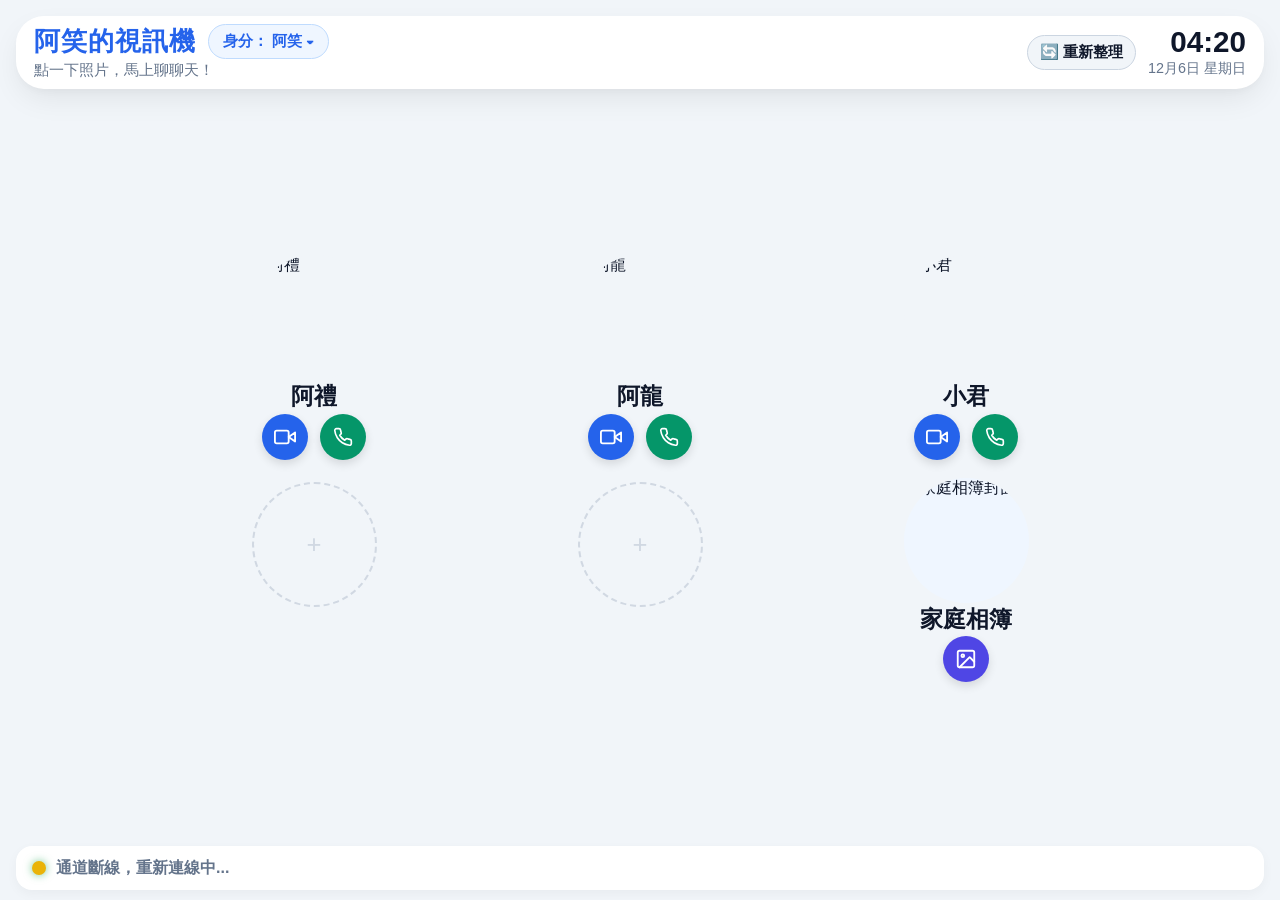
==== index.html @ dec2356e "feat: 滿版藍底笑字Icon重製、手機頂部高度避讓、獨立admin.html管理控制台 (Phase 12)" ====
<!DOCTYPE html>
<html lang="zh-TW">
<head>
  <meta charset="UTF-8">
  <meta name="viewport" content="width=device-width, initial-scale=1.0, maximum-scale=1.0, user-scalable=no, viewport-fit=cover">
  <meta name="theme-color" content="#2563EB">
  <meta name="apple-mobile-web-app-capable" content="yes">
  <meta name="apple-mobile-web-app-status-bar-style" content="black-translucent">
  <link rel="manifest" href="manifest.json">
  <link rel="icon" type="image/png" href="icons/icon-192.png">
  <link rel="apple-touch-icon" href="icons/apple-touch-icon.png">
  <link rel="apple-touch-icon" sizes="180x180" href="icons/apple-touch-icon.png">
  <link rel="apple-touch-icon" sizes="192x192" href="icons/icon-192.png">
  <link rel="apple-touch-icon" sizes="512x512" href="icons/apple-touch-icon-512.png">
  <title>Smile Video Call - 微笑視訊</title>
  <link rel="stylesheet" href="style.css">
  
  <!-- Jitsi Meet 外部控制 API（免登入伺服器） -->
  <script src="https://jitsi.riot.im/external_api.js"></script>
</head>
<body>

  <!-- 主畫面：大按鈕介面 -->
  <main id="home-view" class="view active">
    <!-- 頂部時間與問候列 -->
    <header class="app-header">
      <div class="header-left">
        <div class="title-row">
          <h1 id="app-title" class="title">阿笑的視訊機</h1>
          <!-- 角色切換標籤 -->
          <button id="btn-switch-role" class="btn-role-badge" title="切換家庭身分">
            身分：<span id="current-role-name">阿笑</span> ▾
          </button>
        </div>
        <p id="app-subtitle" class="subtitle">點一下照片，馬上聊聊天！</p>
      </div>

      <div class="header-right">
        <!-- 重新載入按鈕（專門解決 PWA 應用難刷新問題） -->
        <button id="btn-force-reload" class="btn-reload-badge" title="強制重新整理（清除快取並載入最新版）">
          🔄 重新整理
        </button>
        <div class="clock-box">
          <div id="clock-time" class="clock-time">12:00</div>
          <div id="clock-date" class="clock-date">10月28日 星期三</div>
        </div>
      </div>
    </header>

    <!-- 聯絡人與功能九宮格清單 -->
    <section class="contacts-container">
      <div id="contacts-grid" class="contacts-grid">
        <!-- 由 JavaScript 動態產生 6 格選項（3 人物、2 空白、1 相簿） -->
      </div>
    </section>

    <!-- 底部狀態列 -->
    <footer class="app-footer">
      <div class="status-indicator">
        <span id="status-dot" class="status-dot"></span>
        <span id="connection-status">連線正常，隨時可撥打與接收來電</span>
      </div>
      <!-- 右下角管理員設定按鈕（預設隱藏，避免長輩誤觸） -->
      <button id="btn-open-settings" class="btn-settings-gear" title="家屬設定" aria-label="設定" style="display: none;">
        ⚙️
      </button>
    </footer>
  </main>

  <!-- 長輩專屬微光待機時鐘遮罩（防烙印防誤觸喚醒遮罩） -->
  <div id="screensaver-overlay" class="screensaver-overlay hidden" aria-hidden="true">
    <div class="screensaver-content">
      <div id="screensaver-clock-time" class="screensaver-time">12:00</div>
      <div id="screensaver-clock-date" class="screensaver-date">10月29日 星期四</div>
      <div class="screensaver-hint">
        <span class="screensaver-pulse-dot"></span>
        <span>輕觸螢幕喚醒</span>
      </div>
    </div>
  </div>

  <!-- 家庭相簿輪播全螢幕（相片最大化、無文字描述、無左上角字樣、純色扁平指示點、10分鐘自動休眠） -->
  <div id="album-modal" class="album-modal hidden" aria-hidden="true">
    <!-- 右上角極簡關閉按鈕 -->
    <button id="btn-close-album" class="album-floating-close" title="關閉相簿" aria-label="關閉相簿">✕</button>

    <!-- 左右翻頁箭頭 -->
    <button id="btn-album-prev" class="album-arrow-btn prev-btn" aria-label="上一張相片">
      <svg viewBox="0 0 24 24" width="36" height="36" fill="none" stroke="currentColor" stroke-width="2.5" stroke-linecap="round" stroke-linejoin="round">
        <polyline points="15 18 9 12 15 6"></polyline>
      </svg>
    </button>

    <div id="album-viewport" class="album-photo-container">
      <img id="album-current-img" class="album-current-img" src="" alt="Google 相簿照片">
    </div>

    <button id="btn-album-next" class="album-arrow-btn next-btn" aria-label="下一張相片">
      <svg viewBox="0 0 24 24" width="36" height="36" fill="none" stroke="currentColor" stroke-width="2.5" stroke-linecap="round" stroke-linejoin="round">
        <polyline points="9 18 15 12 9 6"></polyline>
      </svg>
    </button>

    <!-- 底部單色扁平指示點（無立體效果） -->
    <div id="album-dots" class="album-dots"></div>
  </div>

  <!-- 角色切換 Modal -->
  <div id="role-modal" class="modal hidden">
    <div class="modal-content" style="max-width: 480px;">
      <div class="modal-header">
        <h2>👤 選擇目前使用者身分</h2>
        <button id="btn-close-role-modal" class="btn-close-modal">✕</button>
      </div>
      <div class="modal-body">
        <p class="tab-intro">這台裝置由誰使用？系統會自動切換專屬視訊通話介面：</p>
        <div class="role-selection-grid">
          <button class="role-select-btn" data-role="axiao">
            <span class="role-icon">👵</span>
            <div class="role-text">
              <strong>阿笑（長輩平板）</strong>
              <small>撥打給 阿禮、阿龍、小君（支援自動接聽）</small>
            </div>
          </button>
          <button class="role-select-btn" data-role="ali">
            <span class="role-icon">👦</span>
            <div class="role-text">
              <strong>阿禮</strong>
              <small>一鍵直通【阿笑媽媽】</small>
            </div>
          </button>
          <button class="role-select-btn" data-role="along">
            <span class="role-icon">🧑</span>
            <div class="role-text">
              <strong>阿龍</strong>
              <small>一鍵直通【阿笑媽媽】</small>
            </div>
          </button>
          <button class="role-select-btn" data-role="xiaojun">
            <span class="role-icon">👧</span>
            <div class="role-text">
              <strong>小君</strong>
              <small>一鍵直通【阿笑奶奶】</small>
            </div>
          </button>
        </div>
      </div>
    </div>
  </div>

  <!-- 來電提示與自動接聽畫面（長輩端來電） -->
  <div id="incoming-call-overlay" class="overlay hidden">
    <div class="incoming-card">
      <div class="incoming-animation">
        <div class="pulse-ring-incoming"></div>
        <img id="incoming-avatar" class="incoming-avatar" src="" alt="來電者">
      </div>
      <h2 id="incoming-title" class="incoming-title">👦 阿禮 來電中...</h2>
      <div id="incoming-countdown-box" class="countdown-box">
        <span id="incoming-countdown-num">5</span> 秒後自動接通
      </div>
      <div class="incoming-actions">
        <button id="btn-answer-call" class="btn-answer-call">
          📞 馬上接聽
        </button>
        <button id="btn-decline-call" class="btn-decline-call">
          ✕ 稍後再聊
        </button>
      </div>
    </div>
  </div>

  <!-- 發起撥號中等待畫面（主動撥打） -->
  <div id="connecting-overlay" class="overlay hidden">
    <div class="connecting-card">
      <div class="ringing-animation">
        <div class="pulse-ring"></div>
        <img id="connecting-avatar" class="connecting-avatar" src="" alt="通話對象">
      </div>
      <h2 id="connecting-name" class="connecting-name">正在撥號中...</h2>
      <p id="connecting-tip" class="connecting-tip">正在為您開啟視訊鏡頭，請稍候</p>
      <button id="btn-cancel-call" class="btn-cancel-call">取消撥號</button>
    </div>
  </div>

  <!-- 通話中提示畫面 (對方正在忙線) -->
  <div id="busy-overlay" class="overlay hidden">
    <div class="connecting-card" style="border: 4px solid #f59e0b; max-width: 440px;">
      <div style="font-size: 3.5rem; margin-bottom: 12px;">⏳</div>
      <h2 style="font-size: 2rem; color: #1f2937; margin-bottom: 8px;">長輩正在通話中</h2>
      <p id="busy-desc" style="font-size: 1.25rem; color: #64748b; margin-bottom: 24px; line-height: 1.5;">
        阿笑媽媽目前正在與其他家人通話中，請稍候再撥！
      </p>
      <button id="btn-close-busy" class="btn-primary" style="padding: 14px 40px; font-size: 1.2rem; border-radius: 999px;">我知道了</button>
    </div>
  </div>

  <!-- 視訊與語音畫面容器 -->
  <section id="call-view" class="view hidden">
    <!-- Jitsi Iframe 注入區 -->
    <div id="jitsi-container"></div>
    
    <!-- 純語音通話專屬大頭貼畫面（取代原本文字圓形圖示） -->
    <div id="audio-call-stage" class="audio-call-stage hidden">
      <div class="audio-call-avatar-wrapper">
        <div class="audio-call-pulse"></div>
        <img id="audio-call-avatar" class="audio-call-avatar" src="" alt="通話者頭像">
      </div>
      <h2 id="audio-call-peer-name" class="audio-call-peer-name">通話對象</h2>
      <div id="audio-call-status" class="audio-call-status">📞 語音通話中</div>
    </div>

    <!-- 輔助退出按鈕（避免長輩找不到 Jitsi 內建的小掛斷鈕） -->
    <button id="btn-floating-hangup" class="btn-floating-hangup" title="結束通話返回首頁">
      <span class="hangup-icon">📞</span>
      <span class="hangup-text">掛斷電話</span>
    </button>
  </section>

  <!-- 家屬後台設定 Modal -->
  <div id="settings-modal" class="modal hidden">
    <div class="modal-content">
      <div class="modal-header">
        <h2>⚙️ 家屬專屬設定</h2>
        <button id="btn-close-settings" class="btn-close-modal">✕</button>
      </div>

      <div class="modal-body">
        <div class="settings-tabs">
          <button class="tab-btn active" data-tab="tab-notify">🔔 個別通知（LINE/Discord）</button>
          <button class="tab-btn" data-tab="tab-links">🔗 各身分專屬網址</button>
          <button class="tab-btn" data-tab="tab-system">🛠️ 系統資訊</button>
        </div>

        <!-- 分頁 1：個別通知 -->
        <div id="tab-notify" class="tab-pane active">
          <p class="tab-intro">支援貼上 <strong>Discord Webhook 網址</strong> 或 <strong>LINE Google Apps Script (GAS) 網址</strong>：</p>
          
          <div class="form-group">
            <label>👦 阿禮的通知網址（Discord 或 LINE GAS）：</label>
            <input type="url" id="cfg-webhook-ali" class="form-control" placeholder="https://discord.com/... 或 https://script.google.com/...">
            <button class="btn-secondary btn-test-single" data-target="ali" style="margin-top: 6px;">🔔 測試阿禮通知</button>
          </div>

          <div class="form-group" style="margin-top: 16px;">
            <label>🧑 阿龍的通知網址（Discord 或 LINE GAS）：</label>
            <input type="url" id="cfg-webhook-along" class="form-control" placeholder="https://discord.com/... 或 https://script.google.com/...">
            <button class="btn-secondary btn-test-single" data-target="along" style="margin-top: 6px;">🔔 測試阿龍通知</button>
          </div>

          <div class="form-group" style="margin-top: 16px;">
            <label>👧 小君的通知網址（Discord 或 LINE GAS）：</label>
            <input type="url" id="cfg-webhook-xiaojun" class="form-control" placeholder="https://discord.com/... 或 https://script.google.com/...">
            <button class="btn-secondary btn-test-single" data-target="xiaojun" style="margin-top: 6px;">🔔 測試小君通知</button>
          </div>

          <div class="notice-box" style="margin-top: 20px; padding: 12px; background: #f0fdf4; border: 1px solid #bbf7d0; border-radius: 8px;">
            <strong style="color: #166534;">✅ 已全面啟用 LINE 家庭群組通知</strong>
            <p style="font-size: 0.9rem; color: #166534; margin-top: 4px;">
              全體晚輩統一採用 Google Apps Script 中繼站發送！長輩呼叫任一位家人，都會由「阿笑的視訊機」即時推播至家庭 LINE 群組。
            </p>
          </div>
        </div>

        <!-- 分頁 2：專屬連結 -->
        <div id="tab-links" class="tab-pane">
          <p class="tab-intro">把專屬網址傳給各個家人，在手機打開即可一鍵撥通媽媽/奶奶：</p>
          <div class="url-share-list">
            <div class="url-share-item">
              <strong>👵 阿笑（長輩平板）：</strong>
              <code>https://78vince.github.io/smile-video-call/?u=axiao</code>
            </div>
            <div class="url-share-item">
              <strong>👦 阿禮的手機：</strong>
              <code>https://78vince.github.io/smile-video-call/?u=ali</code>
            </div>
            <div class="url-share-item">
              <strong>🧑 阿龍的手機：</strong>
              <code>https://78vince.github.io/smile-video-call/?u=along</code>
            </div>
            <div class="url-share-item">
              <strong>👧 小君的手機：</strong>
              <code>https://78vince.github.io/smile-video-call/?u=xiaojun</code>
            </div>
          </div>
        </div>

        <!-- 分頁 3：系統 -->
        <div id="tab-system" class="tab-pane">
          <div class="form-group">
            <label>目前載入身分：<span id="sys-current-role">阿笑</span></label>
          </div>
          <div class="form-group">
            <label>自動接聽倒數（秒）：</label>
            <input type="number" id="cfg-auto-answer-seconds" class="form-control" value="5" min="1" max="30">
          </div>
          <div class="form-group">
            <label>Jitsi 視訊伺服器（免登入、免主持人驗證）：</label>
            <input type="text" id="cfg-jitsi-domain" class="form-control" value="jitsi.riot.im" readonly>
          </div>
          <div class="form-group">
            <button id="btn-test-sound" class="btn-secondary">🔊 測試撥號音效</button>
            <button id="btn-test-incoming" class="btn-secondary" style="background:#dcfce7; color:#166534; border:1px solid #86efac;">🧪 模擬測試自動接聽來電</button>
            <button id="btn-request-wakelock" class="btn-secondary">💡 鎖定螢幕不休眠</button>
            <button id="btn-trigger-screensaver" class="btn-secondary" style="background:#f1f5f9; color:#334155;">🌙 立即進入微光待機時鐘</button>
          </div>
          <div class="form-group">
            <button id="btn-reset-default" class="btn-danger">⚠️ 重設回出廠預設值</button>
          </div>
        </div>
      </div>

      <div class="modal-footer">
        <button id="btn-save-settings" class="btn-primary">儲存並套用</button>
      </div>
    </div>
  </div>

  <!-- 載入核心邏輯 -->
  <script src="config.js"></script>
  <script src="app.js"></script>
</body>
</html>
---- style.css ----
/* ============================================================
   Smile Video Call (微笑視訊) - 專為長輩設計的高對比大按鈕樣式
   ============================================================ */

:root {
  --primary-color: #2563eb;
  --primary-hover: #1d4ed8;
  --bg-color: #f1f5f9;
  --card-bg: #ffffff;
  --text-main: #0f172a;
  --text-muted: #64748b;
  --danger-color: #dc2626;
  --success-color: #16a34a;
  --radius-lg: 28px;
  --radius-md: 16px;
  --shadow-card: 0 12px 30px -4px rgba(0, 0, 0, 0.08), 0 4px 12px -2px rgba(0, 0, 0, 0.04);
  --shadow-active: 0 4px 8px rgba(0, 0, 0, 0.15);
}

* {
  box-sizing: border-box;
  margin: 0;
  padding: 0;
  -webkit-tap-highlight-color: transparent;
  user-select: none;
  -webkit-user-select: none;
}

body {
  font-family: -apple-system, BlinkMacSystemFont, "Segoe UI", Roboto, "PingFang TC", "Microsoft JhengHei", sans-serif;
  background-color: var(--bg-color);
  color: var(--text-main);
  height: 100%;
  width: 100%;
  margin: 0;
  padding: 0;
  display: flex;
  flex-direction: column;
  overflow: hidden;
}

/* 視圖控制 */
.view {
  position: fixed;
  inset: 0;
  width: 100%;
  height: 100%;
  display: flex;
  flex-direction: column;
}

.view.hidden, .overlay.hidden, .modal.hidden, .form-group.hidden {
  display: none !important;
}

/* ============================================================
   主畫面 (Home View) - 鎖定可視區域，絕不被瀏覽器網址列推擠失真
   ============================================================ */
#home-view {
  position: fixed;
  inset: 0;
  width: 100%;
  height: 100%;
  height: var(--app-height, 100%);
  max-height: var(--app-height, 100%);
  padding: max(16px, env(safe-area-inset-top, 16px)) 16px max(10px, env(safe-area-inset-bottom, 10px));
  display: flex;
  flex-direction: column;
  box-sizing: border-box;
  overflow: hidden;
}

/* 頂部時間與問候列 */
.app-header {
  display: flex;
  justify-content: space-between;
  align-items: center;
  background: white;
  padding: 8px 18px;
  border-radius: var(--radius-lg);
  box-shadow: var(--shadow-card);
  margin-bottom: 6px;
  flex-shrink: 0;
}

.header-left .title {
  font-size: 1.6rem;
  font-weight: 800;
  color: var(--primary-color);
  letter-spacing: 1px;
}

.header-left .subtitle {
  font-size: 0.95rem;
  color: var(--text-muted);
  margin-top: 1px;
}

.header-right {
  display: flex;
  align-items: center;
  gap: 12px;
  text-align: right;
}

.clock-box {
  display: flex;
  flex-direction: column;
  align-items: flex-end;
}

.clock-time {
  font-size: 1.85rem;
  font-weight: 800;
  color: var(--text-main);
  line-height: 1;
  font-variant-numeric: tabular-nums;
}

.clock-date {
  font-size: 0.9rem;
  color: var(--text-muted);
  margin-top: 2px;
}

/* 聯絡人容器 */
.contacts-container {
  flex: 1 1 0%;
  min-height: 0;
  display: flex;
  flex-direction: column;
  justify-content: center;
  overflow-y: auto;
  -webkit-overflow-scrolling: touch;
  padding: 4px 0;
}

.contacts-grid {
  display: grid;
  grid-template-columns: repeat(3, 1fr);
  gap: 10px 18px;
  width: 100%;
  max-width: 960px;
  margin: auto;
  align-items: center;
  justify-items: center;
}

/* 晚輩手機介面單一聯絡人（置中且加大，大方優雅） */
.contacts-grid.single-contact {
  display: flex;
  justify-content: center;
  align-items: center;
  margin: auto;
}

.contacts-grid.single-contact .contact-card {
  max-width: 320px;
}

.contacts-grid.single-contact .contact-avatar-wrapper {
  width: clamp(100px, 20vh, 160px);
  height: clamp(100px, 20vh, 160px);
  margin-bottom: 8px;
}

.contacts-grid.single-contact .contact-name {
  font-size: clamp(1.5rem, 3.2vh, 2.1rem);
  margin-bottom: 12px;
}

.contacts-grid.single-contact .btn-call-action {
  width: 56px;
  height: 56px;
}

.contacts-grid.single-contact .btn-call-action svg {
  width: 26px;
  height: 26px;
}

/* 長輩使用者卡片（無外匡、無底色、無陰影） */
.contact-card {
  background: transparent;
  border: none;
  border-radius: 0;
  padding: 4px 2px;
  display: flex;
  flex-direction: column;
  align-items: center;
  justify-content: center;
  box-shadow: none;
  outline: none;
  width: 100%;
  max-width: 260px;
  position: relative;
  user-select: none;
  -webkit-user-select: none;
}

/* 大頭貼容器（彈性自適應高度、無外匡、無陰影） */
.contact-avatar-wrapper {
  position: relative;
  width: clamp(75px, 14.5vh, 125px);
  height: clamp(75px, 14.5vh, 125px);
  margin-bottom: 4px;
  cursor: pointer;
  transition: transform 0.15s ease;
}

.contact-avatar-wrapper:active {
  transform: scale(0.95);
}

.contact-avatar {
  width: 100%;
  height: 100%;
  border-radius: 50%;
  object-fit: cover;
  border: none;
  box-shadow: none;
  background-color: #f1f5f9;
  display: block;
}

/* 使用者姓名 */
.contact-name {
  font-size: clamp(1.2rem, 2.5vh, 1.65rem);
  font-weight: 800;
  color: var(--text-main);
  margin-bottom: 4px;
  text-align: center;
  line-height: 1.15;
}

/* 名字下方的功能按鈕橫列（視訊與只通話雙按鈕） */
.contact-actions-row {
  display: flex;
  align-items: center;
  justify-content: center;
  gap: 12px;
}

/* 單色圖示通話按鈕 */
.btn-call-action {
  width: clamp(38px, 5.5vh, 46px);
  height: clamp(38px, 5.5vh, 46px);
  border-radius: 50%;
  border: none;
  outline: none;
  cursor: pointer;
  display: flex;
  align-items: center;
  justify-content: center;
  color: #ffffff;
  transition: transform 0.15s ease, background-color 0.2s ease, box-shadow 0.15s ease;
  box-shadow: 0 4px 10px rgba(0, 0, 0, 0.12);
  -webkit-tap-highlight-color: transparent;
}

.btn-call-action:active {
  transform: scale(0.92);
}

/* 視訊通話按鈕（藍色基底 + 單色鏡頭 SVG） */
.btn-call-video {
  background-color: #2563eb;
}

.btn-call-video:hover {
  background-color: #1d4ed8;
}

/* 語音通話按鈕（綠色基底 + 單色電話 SVG） */
.btn-call-audio {
  background-color: #059669;
}

.btn-call-audio:hover {
  background-color: #047857;
}

/* 空白佔位卡片（Slot 4 & 5） */
.contact-card.card-blank {
  opacity: 0.35;
  pointer-events: none;
}

.card-blank-circle {
  width: clamp(75px, 14.5vh, 125px);
  height: clamp(75px, 14.5vh, 125px);
  border-radius: 50%;
  border: 2px dashed #94a3b8;
  display: flex;
  align-items: center;
  justify-content: center;
  margin-bottom: 4px;
  color: #94a3b8;
  font-size: 1.6rem;
}

.card-blank-name-placeholder {
  height: 22px;
  margin-bottom: 4px;
}

.card-blank-actions-placeholder {
  height: 40px;
}

/* 相簿卡片（Slot 6） */
.contact-card.card-album {
  cursor: pointer;
}

.card-album-cover-wrapper {
  position: relative;
  width: clamp(75px, 14.5vh, 125px);
  height: clamp(75px, 14.5vh, 125px);
  border-radius: 50%;
  overflow: hidden;
  margin-bottom: 4px;
  background: #eff6ff;
  display: flex;
  align-items: center;
  justify-content: center;
  transition: transform 0.15s ease;
  box-shadow: none;
}

.card-album-cover-wrapper:active {
  transform: scale(0.95);
}

.card-album-cover-img {
  width: 100%;
  height: 100%;
  object-fit: cover;
  display: block;
}

.card-album-icon-fallback {
  width: 50px;
  height: 50px;
  color: #3b82f6;
}

.btn-action-album {
  background-color: #4f46e5;
}

.btn-action-album:hover {
  background-color: #4338ca;
}

/* 底部列（常駐底端，絕不被擠出畫面） */
.app-footer {
  flex-shrink: 0;
  height: 44px;
  display: flex;
  justify-content: space-between;
  align-items: center;
  padding: 4px 16px;
  background: white;
  border-radius: var(--radius-md);
  box-shadow: 0 4px 12px rgba(0, 0, 0, 0.04);
  margin-top: 4px;
  z-index: 10;
}

.status-indicator {
  display: flex;
  align-items: center;
  gap: 10px;
  font-size: 1rem;
  font-weight: 600;
  color: var(--text-muted);
}

.status-dot {
  width: 14px;
  height: 14px;
  border-radius: 50%;
  background: var(--success-color);
  box-shadow: 0 0 8px rgba(22, 163, 74, 0.6);
  flex-shrink: 0;
}

.btn-settings-gear {
  background: #f8fafc;
  border: 1.5px solid #e2e8f0;
  border-radius: 50%;
  width: 40px;
  height: 40px;
  font-size: 1.3rem;
  opacity: 0.75;
  cursor: pointer;
  display: flex;
  align-items: center;
  justify-content: center;
  padding: 0;
  transition: all 0.2s ease;
  flex-shrink: 0;
}

.btn-settings-gear:hover, .btn-settings-gear:active {
  opacity: 1;
  background: #e2e8f0;
  transform: scale(1.05);
}

/* ============================================================
   撥號等待畫面 (Overlay)
   ============================================================ */
.overlay {
  position: fixed;
  top: 0;
  left: 0;
  width: 100vw;
  height: 100vh;
  height: 100dvh;
  background: rgba(15, 23, 42, 0.85);
  backdrop-filter: blur(8px);
  display: flex;
  align-items: center;
  justify-content: center;
  z-index: 1000;
}

.connecting-card {
  background: white;
  border-radius: var(--radius-lg);
  padding: 40px;
  text-align: center;
  display: flex;
  flex-direction: column;
  align-items: center;
  max-width: 480px;
  width: 90%;
  box-shadow: 0 25px 50px -12px rgba(0, 0, 0, 0.25);
}

.ringing-animation {
  position: relative;
  width: 160px;
  height: 160px;
  margin-bottom: 24px;
}

.connecting-avatar {
  width: 100%;
  height: 100%;
  border-radius: 50%;
  object-fit: cover;
  border: 4px solid var(--primary-color);
  position: relative;
  z-index: 2;
}

.pulse-ring {
  position: absolute;
  top: -10px;
  left: -10px;
  right: -10px;
  bottom: -10px;
  border: 4px solid var(--primary-color);
  border-radius: 50%;
  animation: pulse 1.8s infinite cubic-bezier(0.215, 0.61, 0.355, 1);
  z-index: 1;
}

@keyframes pulse {
  0% { transform: scale(0.95); opacity: 0.8; }
  50% { transform: scale(1.2); opacity: 0.2; }
  100% { transform: scale(1.35); opacity: 0; }
}

.connecting-name {
  font-size: 2.2rem;
  color: var(--text-main);
  margin-bottom: 8px;
}

.connecting-tip {
  font-size: 1.2rem;
  color: var(--text-muted);
  margin-bottom: 28px;
}

.btn-cancel-call {
  background: #f1f5f9;
  border: 2px solid #cbd5e1;
  color: var(--text-main);
  font-size: 1.3rem;
  font-weight: 700;
  padding: 14px 40px;
  border-radius: 999px;
  cursor: pointer;
}

/* ============================================================
   視訊通話畫面 (Call View)
   ============================================================ */
#call-view {
  background: #000;
  z-index: 500;
}

#jitsi-container {
  width: 100%;
  height: 100%;
}

#jitsi-container iframe {
  width: 100%;
  height: 100%;
  border: none;
}

/* 懸浮醒目大掛斷鍵（長輩必備防呆） */
.btn-floating-hangup {
  position: fixed;
  bottom: 24px;
  right: 24px;
  background: var(--danger-color);
  color: white;
  border: 3px solid white;
  border-radius: 999px;
  padding: 16px 32px;
  font-size: 1.4rem;
  font-weight: 800;
  display: flex;
  align-items: center;
  gap: 12px;
  box-shadow: 0 8px 24px rgba(220, 38, 38, 0.5);
  cursor: pointer;
  z-index: 999;
  transition: transform 0.15s ease;
}

.btn-floating-hangup:active {
  transform: scale(0.92);
}

.hangup-icon {
  font-size: 1.6rem;
  transform: rotate(135deg);
}

/* ============================================================
   家屬設定 Modal
   ============================================================ */
.modal {
  position: fixed;
  top: 0;
  left: 0;
  width: 100vw;
  height: 100vh;
  height: 100dvh;
  background: rgba(0, 0, 0, 0.6);
  backdrop-filter: blur(4px);
  display: flex;
  align-items: center;
  justify-content: center;
  z-index: 2000;
}

.modal-content {
  background: white;
  border-radius: var(--radius-lg);
  width: 90%;
  max-width: 680px;
  max-height: 85vh;
  display: flex;
  flex-direction: column;
  box-shadow: 0 20px 40px rgba(0,0,0,0.2);
  overflow: hidden;
}

.modal-header {
  padding: 20px 24px;
  border-bottom: 1px solid #e2e8f0;
  display: flex;
  justify-content: space-between;
  align-items: center;
}

.modal-header h2 {
  font-size: 1.5rem;
  color: var(--text-main);
}

.btn-close-modal {
  background: none;
  border: none;
  font-size: 1.5rem;
  cursor: pointer;
  color: var(--text-muted);
}

.settings-tabs {
  display: flex;
  border-bottom: 1px solid #e2e8f0;
  background: #f8fafc;
}

.tab-btn {
  flex: 1;
  padding: 14px;
  background: none;
  border: none;
  font-size: 1rem;
  font-weight: 700;
  color: var(--text-muted);
  cursor: pointer;
  border-bottom: 3px solid transparent;
}

.tab-btn.active {
  color: var(--primary-color);
  border-bottom-color: var(--primary-color);
  background: white;
}

.modal-body {
  padding: 24px;
  overflow-y: auto;
  flex: 1;
}

.tab-pane {
  display: none;
}

.tab-pane.active {
  display: block;
}

.tab-intro {
  color: var(--text-muted);
  font-size: 0.95rem;
  margin-bottom: 18px;
}

.form-group {
  margin-bottom: 18px;
}

.form-group label {
  display: block;
  font-size: 0.95rem;
  font-weight: 700;
  margin-bottom: 6px;
  color: var(--text-main);
}

.form-control {
  width: 100%;
  padding: 12px 14px;
  border: 1.5px solid #cbd5e1;
  border-radius: var(--radius-md);
  font-size: 1rem;
  outline: none;
  transition: border-color 0.2s;
}

.form-control:focus {
  border-color: var(--primary-color);
}

.settings-contact-item {
  background: #f8fafc;
  border: 1px solid #e2e8f0;
  border-radius: var(--radius-md);
  padding: 14px;
  margin-bottom: 12px;
  display: flex;
  gap: 12px;
  align-items: center;
}

.settings-contact-item input {
  padding: 8px 12px;
  font-size: 0.95rem;
  border: 1px solid #cbd5e1;
  border-radius: 8px;
}

.btn-primary, .btn-secondary, .btn-danger {
  padding: 12px 24px;
  border-radius: var(--radius-md);
  font-size: 1rem;
  font-weight: 700;
  cursor: pointer;
  border: none;
}

.btn-primary { background: var(--primary-color); color: white; }
.btn-secondary { background: #e2e8f0; color: var(--text-main); margin-right: 8px; }
.btn-danger { background: var(--danger-color); color: white; }

.modal-footer {
  padding: 16px 24px;
  border-top: 1px solid #e2e8f0;
  display: flex;
  justify-content: flex-end;
}

/* ============================================================
   角色切換相關樣式
   ============================================================ */
.title-row {
  display: flex;
  align-items: center;
  gap: 12px;
}

.btn-role-badge {
  background: #eff6ff;
  border: 1.5px solid #bfdbfe;
  color: var(--primary-color);
  padding: 6px 14px;
  border-radius: 999px;
  font-size: 0.95rem;
  font-weight: 700;
  cursor: pointer;
  display: inline-flex;
  align-items: center;
  gap: 4px;
  transition: all 0.2s ease;
}

.btn-role-badge:active {
  background: #dbeafe;
  transform: scale(0.96);
}

.role-selection-grid {
  display: grid;
  grid-template-columns: 1fr;
  gap: 12px;
  margin-top: 10px;
}

.role-select-btn {
  background: #f8fafc;
  border: 2px solid #e2e8f0;
  border-radius: var(--radius-md);
  padding: 16px;
  display: flex;
  align-items: center;
  gap: 16px;
  text-align: left;
  cursor: pointer;
  transition: all 0.15s ease;
}

.role-select-btn:active, .role-select-btn.active {
  background: #eff6ff;
  border-color: var(--primary-color);
  transform: scale(0.98);
}

.role-icon {
  font-size: 2.2rem;
}

.role-text strong {
  display: block;
  font-size: 1.2rem;
  color: var(--text-main);
}

.role-text small {
  font-size: 0.9rem;
  color: var(--text-muted);
}

.url-share-list {
  display: flex;
  flex-direction: column;
  gap: 12px;
}

.url-share-item {
  background: #f8fafc;
  border: 1px solid #e2e8f0;
  border-radius: var(--radius-md);
  padding: 12px 16px;
}

.url-share-item strong {
  display: block;
  font-size: 1rem;
  margin-bottom: 4px;
  color: var(--text-main);
}

.url-share-item code {
  display: block;
  font-family: monospace;
  font-size: 0.85rem;
  color: var(--primary-color);
  word-break: break-all;
  user-select: all;
  -webkit-user-select: all;
}

.btn-reload-badge {
  background: #f1f5f9;
  border: 1.5px solid #cbd5e1;
  color: var(--text-main);
  padding: 6px 12px;
  border-radius: 999px;
  font-size: 0.95rem;
  font-weight: 700;
  cursor: pointer;
  display: inline-flex;
  align-items: center;
  gap: 6px;
  margin-bottom: 0;
  transition: all 0.2s ease;
  white-space: nowrap;
  flex-shrink: 0;
}

.btn-reload-badge:active {
  background: #e2e8f0;
  transform: scale(0.96);
}

/* ============================================================
   來電畫面與自動接聽樣式 (Incoming Call)
   ============================================================ */
.incoming-card {
  background: white;
  border-radius: var(--radius-lg);
  padding: 40px 30px;
  text-align: center;
  display: flex;
  flex-direction: column;
  align-items: center;
  max-width: 460px;
  width: 90%;
  box-shadow: 0 25px 60px rgba(0, 0, 0, 0.35);
  border: 4px solid #16a34a;
}

.incoming-animation {
  position: relative;
  width: 140px;
  height: 140px;
  margin-bottom: 20px;
}

.incoming-avatar {
  width: 100%;
  height: 100%;
  border-radius: 50%;
  object-fit: cover;
  border: 4px solid #16a34a;
  position: relative;
  z-index: 2;
  box-shadow: 0 4px 16px rgba(22, 163, 74, 0.25);
}

.pulse-ring-incoming {
  position: absolute;
  top: -12px;
  left: -12px;
  right: -12px;
  bottom: -12px;
  border: 5px solid #16a34a;
  border-radius: 50%;
  animation: pulse-incoming 1.4s infinite cubic-bezier(0.215, 0.61, 0.355, 1);
  z-index: 1;
}

@keyframes pulse-incoming {
  0% { transform: scale(0.9); opacity: 0.9; }
  50% { transform: scale(1.25); opacity: 0.3; }
  100% { transform: scale(1.45); opacity: 0; }
}

.incoming-title {
  font-size: 2.2rem;
  font-weight: 800;
  color: var(--text-main);
  margin-bottom: 10px;
}

.countdown-box {
  background: #f0fdf4;
  color: #166534;
  border: 2px solid #86efac;
  border-radius: 999px;
  padding: 8px 24px;
  font-size: 1.3rem;
  font-weight: 800;
  margin-bottom: 24px;
}

.incoming-actions {
  display: flex;
  gap: 16px;
  width: 100%;
}

.btn-answer-call {
  flex: 2;
  background: #16a34a;
  color: white;
  border: none;
  border-radius: 999px;
  padding: 16px 20px;
  font-size: 1.4rem;
  font-weight: 800;
  cursor: pointer;
  box-shadow: 0 8px 20px rgba(22, 163, 74, 0.35);
  transition: transform 0.15s ease;
}

.btn-answer-call:active {
  transform: scale(0.95);
}

.btn-decline-call {
  flex: 1;
  background: #f1f5f9;
  border: 2px solid #cbd5e1;
  color: var(--text-muted);
  border-radius: 999px;
  padding: 16px 12px;
  font-size: 1.1rem;
  font-weight: 700;
  cursor: pointer;
}

.btn-decline-call:active {
  background: #e2e8f0;
}

/* ============================================================
   長輩防烙印微光待機時鐘遮罩 (Screensaver & 防呆喚醒)
   ============================================================ */
.screensaver-overlay {
  position: fixed;
  inset: 0;
  z-index: 99999;
  background-color: #000000;
  display: flex;
  flex-direction: column;
  align-items: center;
  justify-content: center;
  cursor: pointer;
  user-select: none;
  -webkit-user-select: none;
  touch-action: manipulation;
  opacity: 1;
  transition: opacity 0.35s ease;
}

.screensaver-overlay.hidden {
  display: none !important;
  opacity: 0;
  pointer-events: none;
}

.screensaver-content {
  text-align: center;
  animation: floatScreensaver 45s ease-in-out infinite alternate;
}

.screensaver-time {
  font-size: clamp(4.5rem, 15vw, 8.5rem);
  font-weight: 800;
  color: #475569;
  letter-spacing: -2px;
  font-variant-numeric: tabular-nums;
  line-height: 1;
}

.screensaver-date {
  font-size: clamp(1.2rem, 3.5vw, 2.2rem);
  font-weight: 600;
  color: #334155;
  margin-top: 14px;
}

.screensaver-hint {
  margin-top: 40px;
  font-size: clamp(1rem, 2.5vw, 1.3rem);
  color: #1e293b;
  display: inline-flex;
  align-items: center;
  gap: 10px;
  padding: 10px 24px;
  border-radius: 999px;
  background: rgba(255, 255, 255, 0.03);
}

.screensaver-pulse-dot {
  width: 10px;
  height: 10px;
  border-radius: 50%;
  background: #334155;
  animation: pulseDot 2s infinite ease-in-out;
}

@keyframes floatScreensaver {
  0% { transform: translate(0, 0); }
  50% { transform: translate(16px, -14px); }
  100% { transform: translate(-16px, 14px); }
}

@keyframes pulseDot {
  0%, 100% { opacity: 0.3; transform: scale(0.9); }
  50% { opacity: 0.9; transform: scale(1.2); }
}

/* ============================================================
   家庭相簿輪播 Modal (Google Photos 嵌入、全螢幕最大化、扁平單色指示點)
   ============================================================ */
.album-modal {
  position: fixed;
  inset: 0;
  z-index: 9999;
  background-color: #000000;
  display: flex;
  align-items: center;
  justify-content: center;
  overflow: hidden;
  user-select: none;
  -webkit-user-select: none;
  touch-action: pan-y;
}

.album-modal.hidden {
  display: none !important;
}

/* 浮動右上角關閉按鈕（低調半透明圓紐） */
.album-floating-close {
  position: absolute;
  top: 16px;
  right: 20px;
  z-index: 50;
  width: 44px;
  height: 44px;
  border-radius: 50%;
  background: rgba(0, 0, 0, 0.55);
  border: 1.5px solid rgba(255, 255, 255, 0.3);
  color: #ffffff;
  font-size: 1.35rem;
  font-weight: 700;
  cursor: pointer;
  display: flex;
  align-items: center;
  justify-content: center;
  transition: background-color 0.2s, transform 0.15s;
}

.album-floating-close:active {
  transform: scale(0.9);
}

/* 圖片全螢幕舞台（相片最大化呈現） */
.album-photo-container {
  position: absolute;
  inset: 0;
  width: 100%;
  height: 100%;
  display: flex;
  align-items: center;
  justify-content: center;
  overflow: hidden;
  cursor: grab;
}

.album-current-img {
  width: 100%;
  height: 100%;
  max-width: 100vw;
  max-height: 100vh;
  object-fit: contain;
  display: block;
  background: #000000;
  transition: opacity 0.25s ease;
}

/* 翻頁大箭頭 */
.album-arrow-btn {
  position: absolute;
  top: 50%;
  transform: translateY(-50%);
  z-index: 40;
  width: 52px;
  height: 52px;
  border-radius: 50%;
  background: rgba(0, 0, 0, 0.45);
  border: 1.5px solid rgba(255, 255, 255, 0.25);
  color: #ffffff;
  display: flex;
  align-items: center;
  justify-content: center;
  cursor: pointer;
  transition: background-color 0.2s, transform 0.15s;
}

.album-arrow-btn.prev-btn {
  left: 16px;
}

.album-arrow-btn.next-btn {
  right: 16px;
}

.album-arrow-btn:active {
  transform: translateY(-50%) scale(0.9);
}

/* 底部單色扁平指示點（無立體效果、無陰影、無漸層） */
.album-dots {
  position: absolute;
  bottom: 20px;
  left: 0;
  right: 0;
  z-index: 40;
  display: flex;
  justify-content: center;
  align-items: center;
  gap: 8px;
  pointer-events: auto;
}

.album-dot {
  width: 8px;
  height: 8px;
  border-radius: 50%;
  background: rgba(255, 255, 255, 0.35);
  border: none;
  outline: none;
  box-shadow: none;
  cursor: pointer;
  padding: 0;
  margin: 0;
  transition: all 0.2s ease;
}

.album-dot.active {
  width: 22px;
  height: 8px;
  border-radius: 4px;
  background: #ffffff;
  box-shadow: none;
}

/* ============================================================
   純語音通話專屬頭像畫面 (Audio Call Stage)
   ============================================================ */
.audio-call-stage {
  position: absolute;
  inset: 0;
  z-index: 15;
  background-color: #0b1329;
  display: flex;
  flex-direction: column;
  align-items: center;
  justify-content: center;
  padding: 20px;
  box-sizing: border-box;
}

.audio-call-stage.hidden {
  display: none !important;
}

.audio-call-avatar-wrapper {
  position: relative;
  width: clamp(130px, 24vh, 200px);
  height: clamp(130px, 24vh, 200px);
  margin-bottom: 18px;
}

.audio-call-avatar {
  width: 100%;
  height: 100%;
  border-radius: 50%;
  object-fit: cover;
  border: 4px solid #3b82f6;
  box-shadow: 0 10px 30px rgba(0, 0, 0, 0.5);
  background-color: #1e293b;
}

.audio-call-pulse {
  position: absolute;
  inset: -12px;
  border-radius: 50%;
  border: 3px solid #60a5fa;
  animation: pulseRingAudio 2s cubic-bezier(0.215, 0.61, 0.355, 1) infinite;
}

@keyframes pulseRingAudio {
  0% { transform: scale(0.95); opacity: 0.8; }
  50% { transform: scale(1.15); opacity: 0.25; }
  100% { transform: scale(1.3); opacity: 0; }
}

.audio-call-peer-name {
  font-size: clamp(2rem, 4vh, 2.8rem);
  font-weight: 800;
  color: #ffffff;
  margin-bottom: 8px;
  text-align: center;
}

.audio-call-status {
  font-size: clamp(1.05rem, 2.2vh, 1.3rem);
  color: #34d399;
  font-weight: 700;
  background: rgba(16, 185, 129, 0.15);
  border: 1px solid rgba(52, 211, 153, 0.3);
  padding: 6px 20px;
  border-radius: 999px;
}

/* ============================================================
   響應式設計（平板與手機優化）
   ============================================================ */
@media (max-width: 768px) {
  #home-view {
    padding: 10px 14px max(10px, env(safe-area-inset-bottom));
  }
  .app-header {
    padding: 8px 16px;
    margin-bottom: 8px;
  }
  .header-left .title {
    font-size: 1.5rem;
  }
  .header-left .subtitle {
    font-size: 0.95rem;
  }
  .clock-time {
    font-size: 1.7rem;
  }
  .clock-date {
    font-size: 0.9rem;
  }
  .contacts-grid {
    grid-template-columns: repeat(3, 1fr);
    gap: 14px;
  }
  .contact-card {
    padding: 6px 4px;
  }
  .contact-avatar-wrapper,
  .card-blank-circle,
  .card-album-cover-wrapper {
    width: 110px;
    height: 110px;
    margin-bottom: 6px;
  }
  .contact-name {
    font-size: 1.5rem;
  }
  .btn-call-action {
    width: 44px;
    height: 44px;
  }
  .app-footer {
    padding: 8px 14px;
    margin-top: 6px;
  }
  .status-indicator {
    font-size: 0.9rem;
  }
}

/* 極矮螢幕（如平板橫向模式）高度優化 */
@media (max-height: 550px) {
  #home-view {
    padding: 6px 14px max(6px, env(safe-area-inset-bottom));
  }
  .app-header {
    padding: 4px 14px;
    margin-bottom: 4px;
  }
  .header-left .title {
    font-size: 1.35rem;
  }
  .header-left .subtitle {
    display: none;
  }
  .clock-time {
    font-size: 1.5rem;
  }
  .clock-date {
    display: none;
  }
  .contacts-grid {
    grid-template-columns: repeat(3, 1fr);
    gap: 8px 14px;
  }
  .contact-card {
    padding: 4px 2px;
  }
  .contact-avatar-wrapper,
  .card-blank-circle,
  .card-album-cover-wrapper {
    width: 90px;
    height: 90px;
    margin-bottom: 4px;
  }
  .contact-name {
    font-size: 1.35rem;
    margin-bottom: 4px;
  }
  .btn-call-action {
    width: 42px;
    height: 42px;
  }
  .app-footer {
    padding: 6px 12px;
    margin-top: 4px;
  }
  .btn-settings-gear {
    width: 34px;
    height: 34px;
    font-size: 1.1rem;
  }
}

/* 直立窄螢幕手機與 iPhone 動態島 / 瀏海高度避讓 */
@media (max-width: 640px) {
  #home-view {
    padding: max(52px, env(safe-area-inset-top, 52px)) 14px max(14px, env(safe-area-inset-bottom, 14px));
  }
  .app-header {
    margin-bottom: 12px;
  }
}

/* 直立窄螢幕手機 */
@media (max-width: 480px) {
  #home-view {
    padding: max(54px, env(safe-area-inset-top, 54px)) 12px max(14px, env(safe-area-inset-bottom, 14px));
  }
  .app-header {
    flex-direction: column;
    text-align: center;
    gap: 8px;
    padding: 10px;
    margin-bottom: 14px;
  }
  .header-left {
    display: flex;
    flex-direction: column;
    align-items: center;
  }
  .header-right {
    justify-content: center;
    width: 100%;
  }
  .contacts-grid {
    grid-template-columns: repeat(2, 1fr);
    gap: 12px;
  }
  .contacts-grid.single-contact {
    display: flex !important;
    justify-content: center !important;
    align-items: center !important;
    margin: auto !important;
  }
  .contact-avatar-wrapper,
  .card-blank-circle,
  .card-album-cover-wrapper {
    width: 100px;
    height: 100px;
  }
  .contact-name {
    font-size: 1.35rem;
  }
  .btn-call-action {
    width: 42px;
    height: 42px;
  }
}
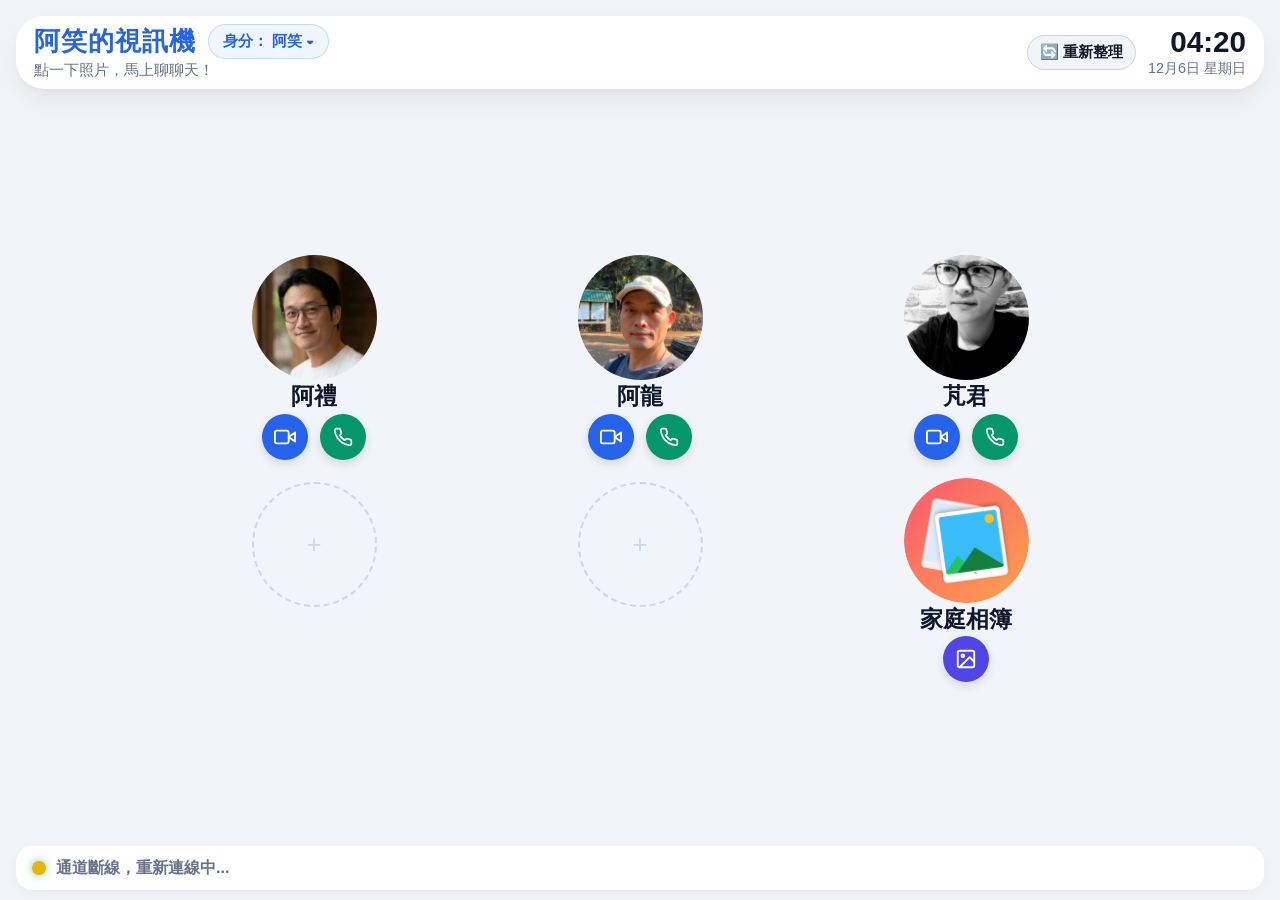
==== commit 304793af: "feat: 更換阿禮、阿龍、芃君真人頭像、小君改名芃君、家庭相簿溫馨封面圖示 (Phase 13)" ====
--- a/index.html
+++ b/index.html
@@ -136,10 +136,10 @@
               <small>一鍵直通【阿笑媽媽】</small>
             </div>
           </button>
-          <button class="role-select-btn" data-role="xiaojun">
+          <button class="role-select-btn" data-role="pengjun">
             <span class="role-icon">👧</span>
             <div class="role-text">
-              <strong>小君</strong>
+              <strong>芃君</strong>
               <small>一鍵直通【阿笑奶奶】</small>
             </div>
           </button>
@@ -249,9 +249,9 @@
           </div>
 
           <div class="form-group" style="margin-top: 16px;">
-            <label>👧 小君的通知網址（Discord 或 LINE GAS）：</label>
-            <input type="url" id="cfg-webhook-xiaojun" class="form-control" placeholder="https://discord.com/... 或 https://script.google.com/...">
-            <button class="btn-secondary btn-test-single" data-target="xiaojun" style="margin-top: 6px;">🔔 測試小君通知</button>
+            <label>👧 芃君的通知網址（Discord 或 LINE GAS）：</label>
+            <input type="url" id="cfg-webhook-pengjun" class="form-control" placeholder="https://discord.com/... 或 https://script.google.com/...">
+            <button class="btn-secondary btn-test-single" data-target="pengjun" style="margin-top: 6px;">🔔 測試芃君通知</button>
           </div>
 
           <div class="notice-box" style="margin-top: 20px; padding: 12px; background: #f0fdf4; border: 1px solid #bbf7d0; border-radius: 8px;">
@@ -279,8 +279,8 @@
               <code>https://78vince.github.io/smile-video-call/?u=along</code>
             </div>
             <div class="url-share-item">
-              <strong>👧 小君的手機：</strong>
-              <code>https://78vince.github.io/smile-video-call/?u=xiaojun</code>
+              <strong>👧 芃君的手機：</strong>
+              <code>https://78vince.github.io/smile-video-call/?u=pengjun</code>
             </div>
           </div>
         </div>
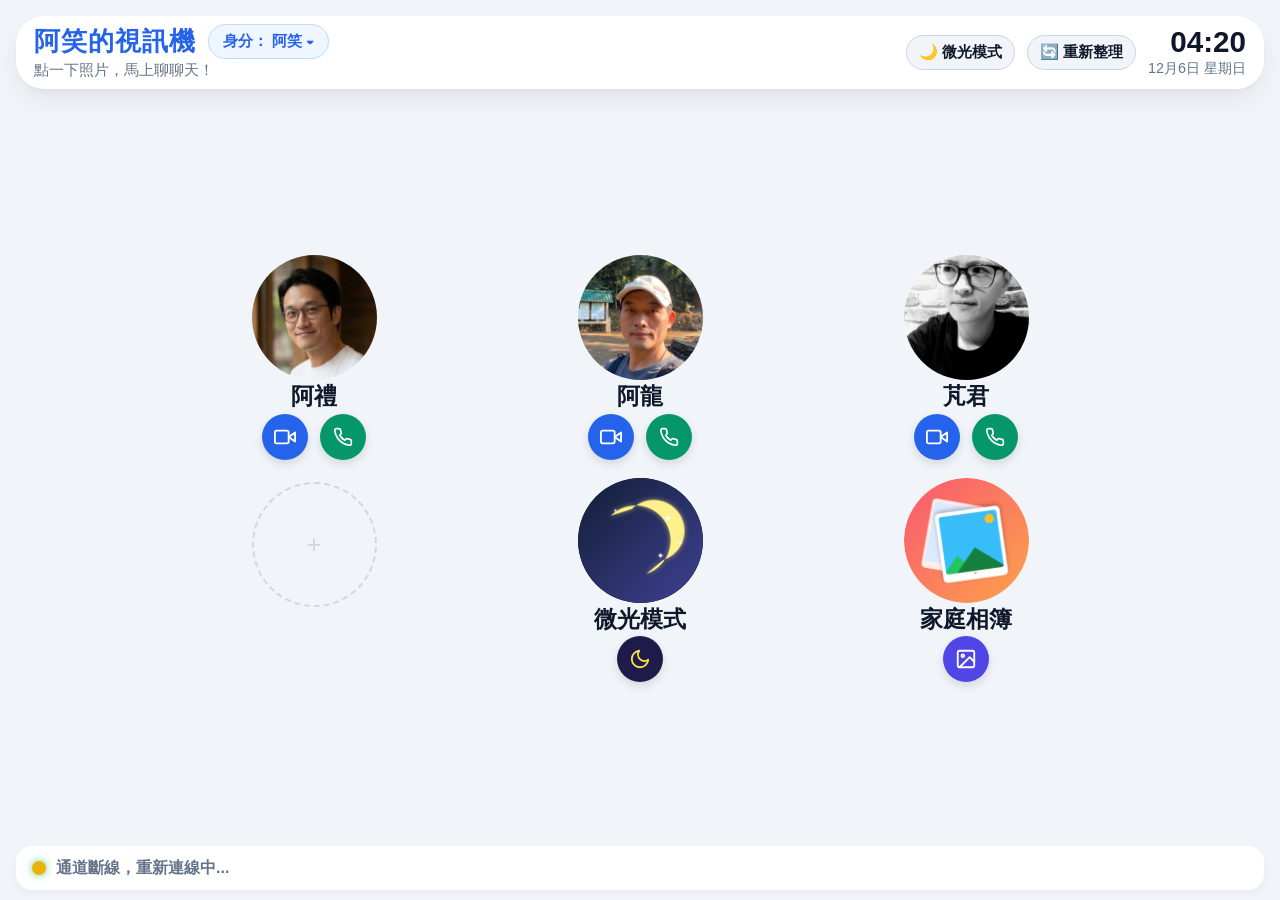
==== commit 9ec74f78: "feat: 首頁新增微光模式按鈕與六宮格微光功能卡片 (Phase 14)" ====
--- a/index.html
+++ b/index.html
@@ -36,6 +36,10 @@
       </div>
 
       <div class="header-right">
+        <!-- 微光模式按鈕（一鍵進入待機微光時鐘） -->
+        <button id="btn-home-screensaver" class="btn-screensaver-badge" title="立即進入微光待機時鐘模式">
+          🌙 微光模式
+        </button>
         <!-- 重新載入按鈕（專門解決 PWA 應用難刷新問題） -->
         <button id="btn-force-reload" class="btn-reload-badge" title="強制重新整理（清除快取並載入最新版）">
           🔄 重新整理
--- a/style.css
+++ b/style.css
@@ -308,6 +308,46 @@
   height: 40px;
 }
 
+/* 微光模式卡片（Slot 5） */
+.contact-card.card-screensaver {
+  cursor: pointer;
+}
+
+.card-screensaver-cover-wrapper {
+  position: relative;
+  width: clamp(75px, 14.5vh, 125px);
+  height: clamp(75px, 14.5vh, 125px);
+  border-radius: 50%;
+  overflow: hidden;
+  margin-bottom: 4px;
+  background: #0f172a;
+  display: flex;
+  align-items: center;
+  justify-content: center;
+  transition: transform 0.15s ease;
+  box-shadow: none;
+}
+
+.card-screensaver-cover-wrapper:active {
+  transform: scale(0.95);
+}
+
+.card-screensaver-cover-img {
+  width: 100%;
+  height: 100%;
+  object-fit: cover;
+  display: block;
+}
+
+.btn-action-screensaver {
+  background-color: #1e1b4b;
+  color: #fde047;
+}
+
+.btn-action-screensaver:hover {
+  background-color: #312e81;
+}
+
 /* 相簿卡片（Slot 6） */
 .contact-card.card-album {
   cursor: pointer;
@@ -806,6 +846,33 @@
   -webkit-user-select: all;
 }
 
+.btn-screensaver-badge {
+  background: #f1f5f9;
+  border: 1.5px solid #cbd5e1;
+  color: var(--text-main);
+  padding: 6px 12px;
+  border-radius: 999px;
+  font-size: 0.95rem;
+  font-weight: 700;
+  cursor: pointer;
+  display: inline-flex;
+  align-items: center;
+  gap: 6px;
+  margin-bottom: 0;
+  transition: all 0.2s ease;
+  white-space: nowrap;
+  flex-shrink: 0;
+}
+
+.btn-screensaver-badge:hover {
+  background: #e2e8f0;
+}
+
+.btn-screensaver-badge:active {
+  background: #cbd5e1;
+  transform: scale(0.96);
+}
+
 .btn-reload-badge {
   background: #f1f5f9;
   border: 1.5px solid #cbd5e1;
@@ -1256,7 +1323,8 @@
   }
   .contact-avatar-wrapper,
   .card-blank-circle,
-  .card-album-cover-wrapper {
+  .card-album-cover-wrapper,
+  .card-screensaver-cover-wrapper {
     width: 110px;
     height: 110px;
     margin-bottom: 6px;
@@ -1307,7 +1375,8 @@
   }
   .contact-avatar-wrapper,
   .card-blank-circle,
-  .card-album-cover-wrapper {
+  .card-album-cover-wrapper,
+  .card-screensaver-cover-wrapper {
     width: 90px;
     height: 90px;
     margin-bottom: 4px;
@@ -1374,7 +1443,8 @@
   }
   .contact-avatar-wrapper,
   .card-blank-circle,
-  .card-album-cover-wrapper {
+  .card-album-cover-wrapper,
+  .card-screensaver-cover-wrapper {
     width: 100px;
     height: 100px;
   }
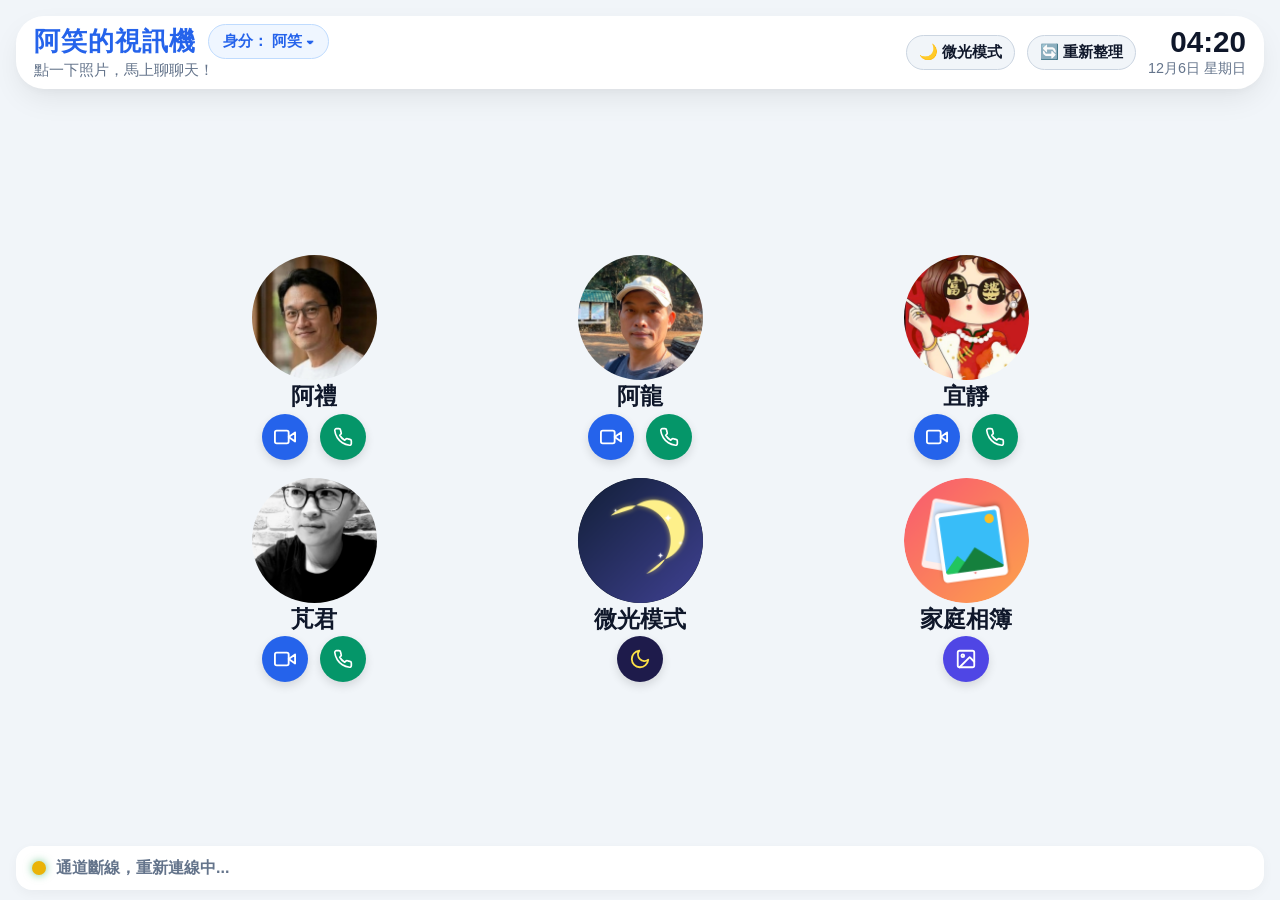
==== commit ba2f1662: "feat: 新增晚輩成員「宜靜」（排在芃君前面，客廳六宮格圓滿到位） (Phase 15)" ====
--- a/index.html
+++ b/index.html
@@ -123,7 +123,7 @@
             <span class="role-icon">👵</span>
             <div class="role-text">
               <strong>阿笑（長輩平板）</strong>
-              <small>撥打給 阿禮、阿龍、小君（支援自動接聽）</small>
+              <small>撥打給 阿禮、阿龍、宜靜、芃君（支援自動接聽）</small>
             </div>
           </button>
           <button class="role-select-btn" data-role="ali">
@@ -137,6 +137,13 @@
             <span class="role-icon">🧑</span>
             <div class="role-text">
               <strong>阿龍</strong>
+              <small>一鍵直通【阿笑媽媽】</small>
+            </div>
+          </button>
+          <button class="role-select-btn" data-role="yijing">
+            <span class="role-icon">👩</span>
+            <div class="role-text">
+              <strong>宜靜</strong>
               <small>一鍵直通【阿笑媽媽】</small>
             </div>
           </button>
@@ -253,6 +260,12 @@
           </div>
 
           <div class="form-group" style="margin-top: 16px;">
+            <label>👩 宜靜的通知網址（Discord 或 LINE GAS）：</label>
+            <input type="url" id="cfg-webhook-yijing" class="form-control" placeholder="https://discord.com/... 或 https://script.google.com/...">
+            <button class="btn-secondary btn-test-single" data-target="yijing" style="margin-top: 6px;">🔔 測試宜靜通知</button>
+          </div>
+
+          <div class="form-group" style="margin-top: 16px;">
             <label>👧 芃君的通知網址（Discord 或 LINE GAS）：</label>
             <input type="url" id="cfg-webhook-pengjun" class="form-control" placeholder="https://discord.com/... 或 https://script.google.com/...">
             <button class="btn-secondary btn-test-single" data-target="pengjun" style="margin-top: 6px;">🔔 測試芃君通知</button>
@@ -283,6 +296,10 @@
               <code>https://78vince.github.io/smile-video-call/?u=along</code>
             </div>
             <div class="url-share-item">
+              <strong>👩 宜靜的手機：</strong>
+              <code>https://78vince.github.io/smile-video-call/?u=yijing</code>
+            </div>
+            <div class="url-share-item">
               <strong>👧 芃君的手機：</strong>
               <code>https://78vince.github.io/smile-video-call/?u=pengjun</code>
             </div>
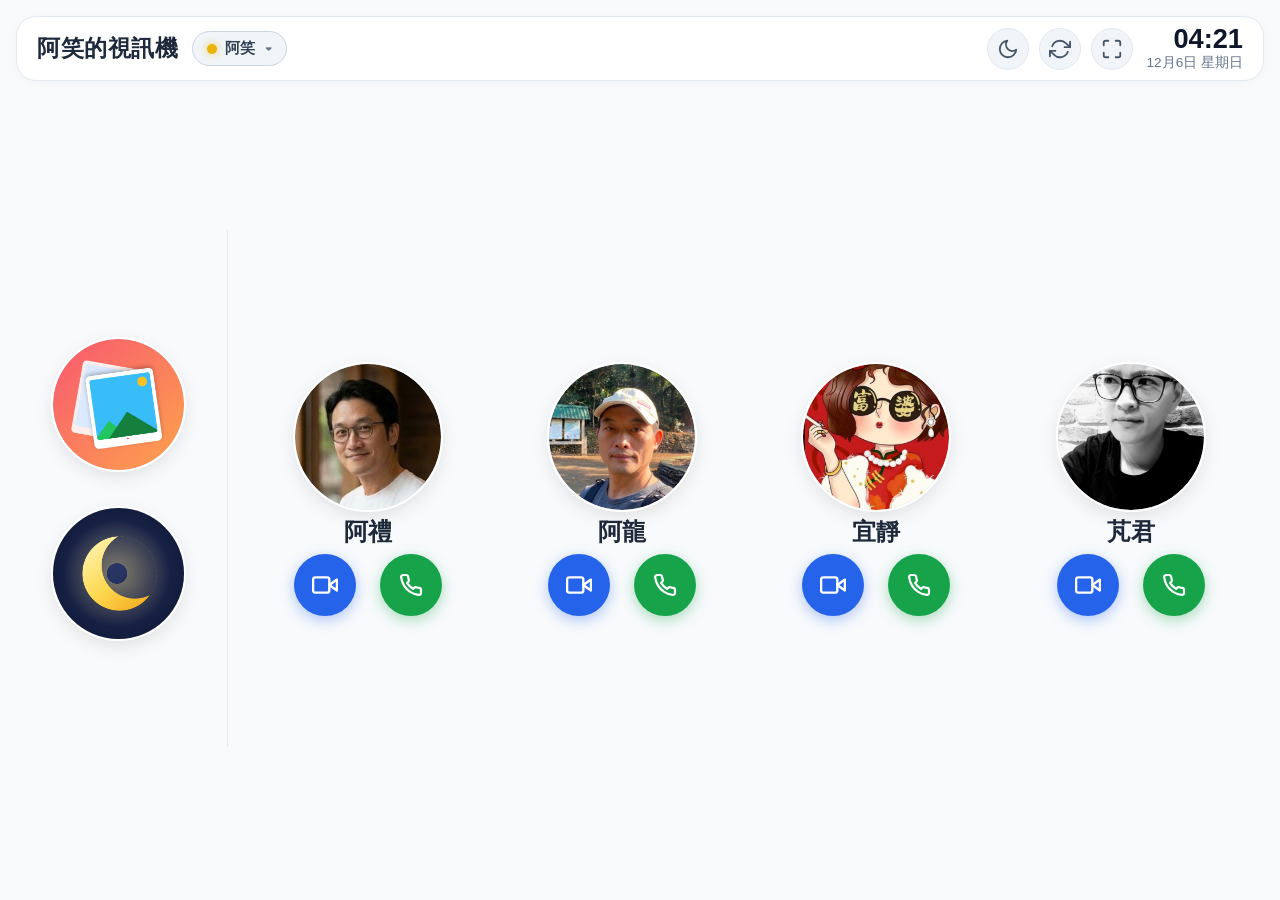
==== commit f9326841: "feat: 主畫面兩欄式重構、低彩度沉穩配色、按鈕與頭像加大、首觸全螢幕 (Phase 18)" ====
--- a/index.html
+++ b/index.html
@@ -22,27 +22,38 @@
 
   <!-- 主畫面：大按鈕介面 -->
   <main id="home-view" class="view active">
-    <!-- 頂部時間與問候列 -->
+    <!-- 頂部時間與功能列（一列式整齊收納） -->
     <header class="app-header">
       <div class="header-left">
-        <div class="title-row">
-          <h1 id="app-title" class="title">阿笑的視訊機</h1>
-          <!-- 角色切換標籤 -->
-          <button id="btn-switch-role" class="btn-role-badge" title="切換家庭身分">
-            身分：<span id="current-role-name">阿笑</span> ▾
-          </button>
-        </div>
-        <p id="app-subtitle" class="subtitle">點一下照片，馬上聊聊天！</p>
+        <h1 id="app-title" class="title">阿笑的視訊機</h1>
+        <!-- 整合連線狀態燈號與身分切換標籤 -->
+        <button id="btn-switch-role" class="btn-role-badge" title="連線正常（點擊切換家庭身分）">
+          <span id="status-dot" class="status-dot online"></span>
+          <span id="current-role-name">阿笑</span>
+          <span class="role-arrow">▾</span>
+        </button>
       </div>
 
       <div class="header-right">
-        <!-- 微光模式按鈕（一鍵進入待機微光時鐘） -->
-        <button id="btn-home-screensaver" class="btn-screensaver-badge" title="立即進入微光待機時鐘模式">
-          🌙 微光模式
-        </button>
-        <!-- 重新載入按鈕（專門解決 PWA 應用難刷新問題） -->
-        <button id="btn-force-reload" class="btn-reload-badge" title="強制重新整理（清除快取並載入最新版）">
-          🔄 重新整理
+        <!-- 微光模式單色按鈕（無文字） -->
+        <button id="btn-home-screensaver" class="btn-header-icon" title="進入微光待機時鐘" aria-label="微光模式">
+          <svg viewBox="0 0 24 24" width="22" height="22" fill="none" stroke="currentColor" stroke-width="2" stroke-linecap="round" stroke-linejoin="round">
+            <path d="M21 12.79A9 9 0 1 1 11.21 3 7 7 0 0 0 21 12.79z"></path>
+          </svg>
+        </button>
+        <!-- 強制重新整理單色按鈕（無文字） -->
+        <button id="btn-force-reload" class="btn-header-icon" title="重新整理（清除快取並載入最新版）" aria-label="重新整理">
+          <svg viewBox="0 0 24 24" width="22" height="22" fill="none" stroke="currentColor" stroke-width="2" stroke-linecap="round" stroke-linejoin="round">
+            <polyline points="23 4 23 10 17 10"></polyline>
+            <polyline points="1 20 1 14 7 14"></polyline>
+            <path d="M3.51 9a9 9 0 0 1 14.85-3.36L23 10M1 14l4.64 4.36A9 9 0 0 0 20.49 15"></path>
+          </svg>
+        </button>
+        <!-- 全螢幕切換按鈕（自動隱藏系統狀態列） -->
+        <button id="btn-toggle-fullscreen" class="btn-header-icon" title="切換全螢幕模式（隱藏狀態列）" aria-label="全螢幕模式">
+          <svg viewBox="0 0 24 24" width="22" height="22" fill="none" stroke="currentColor" stroke-width="2" stroke-linecap="round" stroke-linejoin="round">
+            <path d="M8 3H5a2 2 0 0 0-2 2v3m18 0V5a2 2 0 0 0-2-2h-3m0 18h3a2 2 0 0 0 2-2v-3M3 16v3a2 2 0 0 0 2 2h3"></path>
+          </svg>
         </button>
         <div class="clock-box">
           <div id="clock-time" class="clock-time">12:00</div>
@@ -51,24 +62,12 @@
       </div>
     </header>
 
-    <!-- 聯絡人與功能九宮格清單 -->
+    <!-- 聯絡人與生活功能兩欄式佈局容器 -->
     <section class="contacts-container">
       <div id="contacts-grid" class="contacts-grid">
-        <!-- 由 JavaScript 動態產生 6 格選項（3 人物、2 空白、1 相簿） -->
+        <!-- 由 JavaScript 動態產生：左欄生活功能、右欄聯絡人 -->
       </div>
     </section>
-
-    <!-- 底部狀態列 -->
-    <footer class="app-footer">
-      <div class="status-indicator">
-        <span id="status-dot" class="status-dot"></span>
-        <span id="connection-status">連線正常，隨時可撥打與接收來電</span>
-      </div>
-      <!-- 右下角管理員設定按鈕（預設隱藏，避免長輩誤觸） -->
-      <button id="btn-open-settings" class="btn-settings-gear" title="家屬設定" aria-label="設定" style="display: none;">
-        ⚙️
-      </button>
-    </footer>
   </main>
 
   <!-- 長輩專屬微光待機時鐘遮罩（防烙印防誤觸喚醒遮罩） -->
--- a/style.css
+++ b/style.css
@@ -3,18 +3,18 @@
    ============================================================ */
 
 :root {
-  --primary-color: #2563eb;
-  --primary-hover: #1d4ed8;
-  --bg-color: #f1f5f9;
+  --primary-color: #3b82f6;
+  --primary-hover: #2563eb;
+  --bg-color: #f8fafc;
   --card-bg: #ffffff;
-  --text-main: #0f172a;
+  --text-main: #1e293b;
   --text-muted: #64748b;
   --danger-color: #dc2626;
   --success-color: #16a34a;
-  --radius-lg: 28px;
-  --radius-md: 16px;
-  --shadow-card: 0 12px 30px -4px rgba(0, 0, 0, 0.08), 0 4px 12px -2px rgba(0, 0, 0, 0.04);
-  --shadow-active: 0 4px 8px rgba(0, 0, 0, 0.15);
+  --radius-lg: 20px;
+  --radius-md: 14px;
+  --shadow-card: 0 4px 16px rgba(0, 0, 0, 0.04);
+  --shadow-active: 0 4px 8px rgba(0, 0, 0, 0.12);
 }
 
 * {
@@ -70,56 +70,90 @@
   overflow: hidden;
 }
 
-/* 頂部時間與問候列 */
+/* 頂部時間與功能列（一列式整齊收納） */
 .app-header {
   display: flex;
   justify-content: space-between;
   align-items: center;
-  background: white;
-  padding: 8px 18px;
+  background: #ffffff;
+  padding: 8px 20px;
   border-radius: var(--radius-lg);
-  box-shadow: var(--shadow-card);
+  border: 1px solid #e2e8f0;
+  box-shadow: 0 2px 10px rgba(0, 0, 0, 0.03);
   margin-bottom: 6px;
   flex-shrink: 0;
 }
 
+.header-left {
+  display: flex;
+  align-items: center;
+  gap: 14px;
+}
+
 .header-left .title {
-  font-size: 1.6rem;
+  font-size: 1.45rem;
   font-weight: 800;
-  color: var(--primary-color);
-  letter-spacing: 1px;
-}
-
-.header-left .subtitle {
-  font-size: 0.95rem;
-  color: var(--text-muted);
-  margin-top: 1px;
+  color: #1e293b;
+  letter-spacing: 0.5px;
 }
 
 .header-right {
   display: flex;
   align-items: center;
-  gap: 12px;
+  gap: 10px;
   text-align: right;
+}
+
+/* 頂部單色圓形按鈕 */
+.btn-header-icon {
+  width: 42px;
+  height: 42px;
+  border-radius: 50%;
+  background: #f1f5f9;
+  border: 1px solid #e2e8f0;
+  color: #475569;
+  display: inline-flex;
+  align-items: center;
+  justify-content: center;
+  cursor: pointer;
+  transition: all 0.15s ease;
+  padding: 0;
+  flex-shrink: 0;
+}
+
+.btn-header-icon svg {
+  display: block;
+}
+
+.btn-header-icon:hover {
+  background: #e2e8f0;
+  color: #1e293b;
+  border-color: #cbd5e1;
+}
+
+.btn-header-icon:active {
+  transform: scale(0.92);
+  background: #cbd5e1;
 }
 
 .clock-box {
   display: flex;
   flex-direction: column;
   align-items: flex-end;
+  margin-left: 4px;
 }
 
 .clock-time {
-  font-size: 1.85rem;
+  font-size: 1.7rem;
   font-weight: 800;
-  color: var(--text-main);
+  color: #0f172a;
   line-height: 1;
   font-variant-numeric: tabular-nums;
 }
 
 .clock-date {
-  font-size: 0.9rem;
-  color: var(--text-muted);
+  font-size: 0.85rem;
+  color: #64748b;
   margin-top: 2px;
 }
 
@@ -130,56 +164,114 @@
   display: flex;
   flex-direction: column;
   justify-content: center;
-  overflow-y: auto;
-  -webkit-overflow-scrolling: touch;
+  align-items: center;
+  overflow: hidden;
   padding: 4px 0;
+  width: 100%;
 }
 
 .contacts-grid {
+  width: 100%;
+  height: 100%;
+  display: flex;
+  align-items: center;
+  justify-content: center;
+}
+
+/* ============================================================
+   長輩主畫面：兩欄式格局 (Two-Column Dashboard)
+   左側：家庭相簿、微光模式（生活伴侶，無文字）
+   中隔：細柔淡灰色分隔線
+   右側：家人聯絡人清單（阿禮、阿龍、宜靜、芃君，大頭像加大按鈕）
+   ============================================================ */
+.two-column-dashboard {
+  display: flex;
+  flex-direction: row;
+  align-items: center;
+  justify-content: center;
+  width: 100%;
+  max-width: 1280px;
+  height: 100%;
+  margin: 0 auto;
+  padding: 0 clamp(8px, 1.5vw, 24px);
+  box-sizing: border-box;
+}
+
+/* 左欄：生活功能（相簿、微光模式，純圓形封面，不放文字） */
+.utility-col {
+  display: flex;
+  flex-direction: column;
+  align-items: center;
+  justify-content: center;
+  gap: clamp(18px, 3.8vh, 36px);
+  flex-shrink: 0;
+  padding: 6px clamp(8px, 1.2vw, 20px);
+}
+
+.utility-card {
+  background: transparent;
+  border: none;
+  outline: none;
+  padding: 0;
+  cursor: pointer;
+  display: flex;
+  flex-direction: column;
+  align-items: center;
+  user-select: none;
+  -webkit-user-select: none;
+}
+
+.utility-cover-wrapper {
+  position: relative;
+  width: clamp(95px, 17vh, 135px);
+  height: clamp(95px, 17vh, 135px);
+  border-radius: 50%;
+  overflow: hidden;
+  background: #e2e8f0;
+  box-shadow: 0 6px 20px -3px rgba(0, 0, 0, 0.12);
+  transition: transform 0.15s ease, box-shadow 0.15s ease;
+  border: 2.5px solid #ffffff;
+}
+
+.utility-cover-wrapper:hover {
+  transform: scale(1.03);
+  box-shadow: 0 8px 24px -2px rgba(0, 0, 0, 0.16);
+}
+
+.utility-cover-wrapper:active {
+  transform: scale(0.93);
+  box-shadow: 0 3px 10px rgba(0, 0, 0, 0.18);
+}
+
+.utility-cover-img {
+  width: 100%;
+  height: 100%;
+  object-fit: cover;
+  display: block;
+}
+
+/* 中間細柔淡灰色分隔線 */
+.dashboard-divider {
+  width: 1.5px;
+  height: 65%;
+  background: #e2e8f0;
+  border-radius: 1px;
+  margin: 0 clamp(10px, 2vw, 26px);
+  flex-shrink: 0;
+}
+
+/* 右欄：家人聯絡人清單（阿禮、阿龍、宜靜、芃君） */
+.contacts-col {
+  flex: 1 1 0%;
   display: grid;
-  grid-template-columns: repeat(3, 1fr);
-  gap: 10px 18px;
-  width: 100%;
-  max-width: 960px;
-  margin: auto;
+  grid-template-columns: repeat(4, 1fr);
+  column-gap: clamp(10px, 2vw, 26px);
   align-items: center;
   justify-items: center;
-}
-
-/* 晚輩手機介面單一聯絡人（置中且加大，大方優雅） */
-.contacts-grid.single-contact {
-  display: flex;
-  justify-content: center;
-  align-items: center;
-  margin: auto;
-}
-
-.contacts-grid.single-contact .contact-card {
-  max-width: 320px;
-}
-
-.contacts-grid.single-contact .contact-avatar-wrapper {
-  width: clamp(100px, 20vh, 160px);
-  height: clamp(100px, 20vh, 160px);
-  margin-bottom: 8px;
-}
-
-.contacts-grid.single-contact .contact-name {
-  font-size: clamp(1.5rem, 3.2vh, 2.1rem);
-  margin-bottom: 12px;
-}
-
-.contacts-grid.single-contact .btn-call-action {
-  width: 56px;
-  height: 56px;
-}
-
-.contacts-grid.single-contact .btn-call-action svg {
-  width: 26px;
-  height: 26px;
-}
-
-/* 長輩使用者卡片（無外匡、無底色、無陰影） */
+  width: 100%;
+}
+
+/* 聯絡人卡片（無外匡、無底色、無陰影，極簡純淨） */
 .contact-card {
   background: transparent;
   border: none;
@@ -192,24 +284,34 @@
   box-shadow: none;
   outline: none;
   width: 100%;
-  max-width: 260px;
+  max-width: 250px;
   position: relative;
   user-select: none;
   -webkit-user-select: none;
 }
 
-/* 大頭貼容器（彈性自適應高度、無外匡、無陰影） */
+/* 大頭貼容器（頭像大幅加大、立體柔和圓形） */
 .contact-avatar-wrapper {
   position: relative;
-  width: clamp(75px, 14.5vh, 125px);
-  height: clamp(75px, 14.5vh, 125px);
-  margin-bottom: 4px;
-  cursor: pointer;
-  transition: transform 0.15s ease;
+  width: clamp(105px, 19vh, 150px);
+  height: clamp(105px, 19vh, 150px);
+  border-radius: 50%;
+  overflow: hidden;
+  margin-bottom: 6px;
+  cursor: pointer;
+  background-color: #e2e8f0;
+  border: 2.5px solid #ffffff;
+  box-shadow: 0 6px 20px -3px rgba(0, 0, 0, 0.12);
+  transition: transform 0.15s ease, box-shadow 0.15s ease;
+}
+
+.contact-avatar-wrapper:hover {
+  transform: scale(1.03);
+  box-shadow: 0 8px 24px -2px rgba(0, 0, 0, 0.16);
 }
 
 .contact-avatar-wrapper:active {
-  transform: scale(0.95);
+  transform: scale(0.94);
 }
 
 .contact-avatar {
@@ -218,33 +320,31 @@
   border-radius: 50%;
   object-fit: cover;
   border: none;
-  box-shadow: none;
-  background-color: #f1f5f9;
   display: block;
 }
 
-/* 使用者姓名 */
+/* 使用者姓名（加粗、沉穩 Slate-800） */
 .contact-name {
-  font-size: clamp(1.2rem, 2.5vh, 1.65rem);
+  font-size: clamp(1.35rem, 2.7vh, 1.85rem);
   font-weight: 800;
-  color: var(--text-main);
-  margin-bottom: 4px;
+  color: #1e293b;
+  margin-bottom: 8px;
   text-align: center;
   line-height: 1.15;
 }
 
-/* 名字下方的功能按鈕橫列（視訊與只通話雙按鈕） */
+/* 功能按鈕橫列（兩顆按鈕中間間隔加大到約 20px） */
 .contact-actions-row {
   display: flex;
   align-items: center;
   justify-content: center;
-  gap: 12px;
-}
-
-/* 單色圖示通話按鈕 */
+  gap: clamp(16px, 2.2vw, 24px);
+}
+
+/* 單色通話按鈕（加大尺寸、提升點擊舒適度） */
 .btn-call-action {
-  width: clamp(38px, 5.5vh, 46px);
-  height: clamp(38px, 5.5vh, 46px);
+  width: clamp(50px, 7.5vh, 62px);
+  height: clamp(50px, 7.5vh, 62px);
   border-radius: 50%;
   border: none;
   outline: none;
@@ -254,7 +354,6 @@
   justify-content: center;
   color: #ffffff;
   transition: transform 0.15s ease, background-color 0.2s ease, box-shadow 0.15s ease;
-  box-shadow: 0 4px 10px rgba(0, 0, 0, 0.12);
   -webkit-tap-highlight-color: transparent;
 }
 
@@ -262,135 +361,57 @@
   transform: scale(0.92);
 }
 
-/* 視訊通話按鈕（藍色基底 + 單色鏡頭 SVG） */
+/* 視訊通話按鈕（鮮明藍底 + 鏡頭 SVG） */
 .btn-call-video {
   background-color: #2563eb;
+  box-shadow: 0 4px 14px rgba(37, 99, 235, 0.35);
 }
 
 .btn-call-video:hover {
   background-color: #1d4ed8;
 }
 
-/* 語音通話按鈕（綠色基底 + 單色電話 SVG） */
+/* 語音通話按鈕（鮮明綠底 + 電話 SVG） */
 .btn-call-audio {
-  background-color: #059669;
+  background-color: #16a34a;
+  box-shadow: 0 4px 14px rgba(22, 163, 74, 0.35);
 }
 
 .btn-call-audio:hover {
-  background-color: #047857;
-}
-
-/* 空白佔位卡片（Slot 4 & 5） */
-.contact-card.card-blank {
-  opacity: 0.35;
-  pointer-events: none;
-}
-
-.card-blank-circle {
-  width: clamp(75px, 14.5vh, 125px);
-  height: clamp(75px, 14.5vh, 125px);
-  border-radius: 50%;
-  border: 2px dashed #94a3b8;
-  display: flex;
-  align-items: center;
-  justify-content: center;
-  margin-bottom: 4px;
-  color: #94a3b8;
-  font-size: 1.6rem;
-}
-
-.card-blank-name-placeholder {
-  height: 22px;
-  margin-bottom: 4px;
-}
-
-.card-blank-actions-placeholder {
-  height: 40px;
-}
-
-/* 微光模式卡片（Slot 5） */
-.contact-card.card-screensaver {
-  cursor: pointer;
-}
-
-.card-screensaver-cover-wrapper {
-  position: relative;
-  width: clamp(75px, 14.5vh, 125px);
-  height: clamp(75px, 14.5vh, 125px);
-  border-radius: 50%;
-  overflow: hidden;
-  margin-bottom: 4px;
-  background: #0f172a;
-  display: flex;
-  align-items: center;
-  justify-content: center;
-  transition: transform 0.15s ease;
-  box-shadow: none;
-}
-
-.card-screensaver-cover-wrapper:active {
-  transform: scale(0.95);
-}
-
-.card-screensaver-cover-img {
+  background-color: #15803d;
+}
+
+/* 晚輩手機介面單一聯絡人（置中且加大，大方優雅） */
+.contacts-grid.single-contact {
+  display: flex;
+  justify-content: center;
+  align-items: center;
   width: 100%;
   height: 100%;
-  object-fit: cover;
-  display: block;
-}
-
-.btn-action-screensaver {
-  background-color: #1e1b4b;
-  color: #fde047;
-}
-
-.btn-action-screensaver:hover {
-  background-color: #312e81;
-}
-
-/* 相簿卡片（Slot 6） */
-.contact-card.card-album {
-  cursor: pointer;
-}
-
-.card-album-cover-wrapper {
-  position: relative;
-  width: clamp(75px, 14.5vh, 125px);
-  height: clamp(75px, 14.5vh, 125px);
-  border-radius: 50%;
-  overflow: hidden;
-  margin-bottom: 4px;
-  background: #eff6ff;
-  display: flex;
-  align-items: center;
-  justify-content: center;
-  transition: transform 0.15s ease;
-  box-shadow: none;
-}
-
-.card-album-cover-wrapper:active {
-  transform: scale(0.95);
-}
-
-.card-album-cover-img {
-  width: 100%;
-  height: 100%;
-  object-fit: cover;
-  display: block;
-}
-
-.card-album-icon-fallback {
-  width: 50px;
-  height: 50px;
-  color: #3b82f6;
-}
-
-.btn-action-album {
-  background-color: #4f46e5;
-}
-
-.btn-action-album:hover {
-  background-color: #4338ca;
+}
+
+.contacts-grid.single-contact .contact-card {
+  max-width: 320px;
+}
+
+.contacts-grid.single-contact .contact-avatar-wrapper {
+  width: clamp(120px, 24vh, 180px);
+  height: clamp(120px, 24vh, 180px);
+  margin-bottom: 10px;
+}
+
+.contacts-grid.single-contact .contact-name {
+  font-size: clamp(1.6rem, 3.5vh, 2.3rem);
+  margin-bottom: 14px;
+}
+
+.contacts-grid.single-contact .contact-actions-row {
+  gap: 24px;
+}
+
+.contacts-grid.single-contact .btn-call-action {
+  width: clamp(56px, 8.5vh, 70px);
+  height: clamp(56px, 8.5vh, 70px);
 }
 
 /* 底部列（常駐底端，絕不被擠出畫面） */
@@ -756,9 +777,9 @@
 }
 
 .btn-role-badge {
-  background: #eff6ff;
-  border: 1.5px solid #bfdbfe;
-  color: var(--primary-color);
+  background: #f1f5f9;
+  border: 1px solid #cbd5e1;
+  color: #334155;
   padding: 6px 14px;
   border-radius: 999px;
   font-size: 0.95rem;
@@ -766,13 +787,47 @@
   cursor: pointer;
   display: inline-flex;
   align-items: center;
-  gap: 4px;
+  gap: 8px;
   transition: all 0.2s ease;
 }
 
+.btn-role-badge:hover {
+  background: #e2e8f0;
+}
+
 .btn-role-badge:active {
-  background: #dbeafe;
+  background: #cbd5e1;
   transform: scale(0.96);
+}
+
+.btn-role-badge .role-arrow {
+  font-size: 0.85rem;
+  color: #64748b;
+  margin-left: 2px;
+}
+
+.status-dot {
+  width: 10px;
+  height: 10px;
+  border-radius: 50%;
+  background: #22c55e;
+  box-shadow: 0 0 6px rgba(34, 197, 94, 0.6);
+  flex-shrink: 0;
+}
+
+.status-dot.online {
+  background: #22c55e;
+  box-shadow: 0 0 8px rgba(34, 197, 94, 0.7);
+}
+
+.status-dot.reconnecting {
+  background: #eab308;
+  box-shadow: 0 0 8px rgba(234, 179, 8, 0.7);
+}
+
+.status-dot.offline {
+  background: #94a3b8;
+  box-shadow: none;
 }
 
 .role-selection-grid {
@@ -1299,49 +1354,50 @@
     padding: 10px 14px max(10px, env(safe-area-inset-bottom));
   }
   .app-header {
-    padding: 8px 16px;
-    margin-bottom: 8px;
+    padding: 8px 14px;
+    margin-bottom: 6px;
   }
   .header-left .title {
+    font-size: 1.35rem;
+  }
+  .clock-time {
     font-size: 1.5rem;
   }
-  .header-left .subtitle {
-    font-size: 0.95rem;
-  }
-  .clock-time {
-    font-size: 1.7rem;
-  }
-  .clock-date {
-    font-size: 0.9rem;
-  }
-  .contacts-grid {
-    grid-template-columns: repeat(3, 1fr);
-    gap: 14px;
-  }
-  .contact-card {
-    padding: 6px 4px;
-  }
-  .contact-avatar-wrapper,
-  .card-blank-circle,
-  .card-album-cover-wrapper,
-  .card-screensaver-cover-wrapper {
-    width: 110px;
-    height: 110px;
-    margin-bottom: 6px;
+  .two-column-dashboard {
+    flex-direction: column;
+    justify-content: flex-start;
+    gap: 12px;
+    overflow-y: auto;
+  }
+  .utility-col {
+    flex-direction: row;
+    gap: 20px;
+    padding: 2px 0;
+  }
+  .utility-cover-wrapper {
+    width: clamp(75px, 12vh, 95px);
+    height: clamp(75px, 12vh, 95px);
+  }
+  .dashboard-divider {
+    width: 80%;
+    height: 1.5px;
+    margin: 4px 0;
+  }
+  .contacts-col {
+    grid-template-columns: repeat(2, 1fr);
+    row-gap: 16px;
+    column-gap: 12px;
+  }
+  .contact-avatar-wrapper {
+    width: 95px;
+    height: 95px;
   }
   .contact-name {
-    font-size: 1.5rem;
+    font-size: 1.35rem;
   }
   .btn-call-action {
-    width: 44px;
-    height: 44px;
-  }
-  .app-footer {
-    padding: 8px 14px;
-    margin-top: 6px;
-  }
-  .status-indicator {
-    font-size: 0.9rem;
+    width: 46px;
+    height: 46px;
   }
 }
 
@@ -1355,48 +1411,33 @@
     margin-bottom: 4px;
   }
   .header-left .title {
-    font-size: 1.35rem;
-  }
-  .header-left .subtitle {
-    display: none;
+    font-size: 1.25rem;
   }
   .clock-time {
-    font-size: 1.5rem;
+    font-size: 1.4rem;
   }
   .clock-date {
     display: none;
   }
-  .contacts-grid {
-    grid-template-columns: repeat(3, 1fr);
-    gap: 8px 14px;
-  }
-  .contact-card {
-    padding: 4px 2px;
-  }
-  .contact-avatar-wrapper,
-  .card-blank-circle,
-  .card-album-cover-wrapper,
-  .card-screensaver-cover-wrapper {
-    width: 90px;
-    height: 90px;
+  .utility-col {
+    gap: 16px;
+  }
+  .utility-cover-wrapper {
+    width: clamp(75px, 16vh, 95px);
+    height: clamp(75px, 16vh, 95px);
+  }
+  .contact-avatar-wrapper {
+    width: clamp(80px, 18vh, 105px);
+    height: clamp(80px, 18vh, 105px);
+    margin-bottom: 3px;
+  }
+  .contact-name {
+    font-size: 1.2rem;
     margin-bottom: 4px;
   }
-  .contact-name {
-    font-size: 1.35rem;
-    margin-bottom: 4px;
-  }
   .btn-call-action {
-    width: 42px;
-    height: 42px;
-  }
-  .app-footer {
-    padding: 6px 12px;
-    margin-top: 4px;
-  }
-  .btn-settings-gear {
-    width: 34px;
-    height: 34px;
-    font-size: 1.1rem;
+    width: 44px;
+    height: 44px;
   }
 }
 
@@ -1406,7 +1447,7 @@
     padding: max(52px, env(safe-area-inset-top, 52px)) 14px max(14px, env(safe-area-inset-bottom, 14px));
   }
   .app-header {
-    margin-bottom: 12px;
+    margin-bottom: 10px;
   }
 }
 
@@ -1420,7 +1461,7 @@
     text-align: center;
     gap: 8px;
     padding: 10px;
-    margin-bottom: 14px;
+    margin-bottom: 12px;
   }
   .header-left {
     display: flex;
@@ -1431,28 +1472,15 @@
     justify-content: center;
     width: 100%;
   }
-  .contacts-grid {
-    grid-template-columns: repeat(2, 1fr);
-    gap: 12px;
-  }
-  .contacts-grid.single-contact {
-    display: flex !important;
-    justify-content: center !important;
-    align-items: center !important;
-    margin: auto !important;
-  }
-  .contact-avatar-wrapper,
-  .card-blank-circle,
-  .card-album-cover-wrapper,
-  .card-screensaver-cover-wrapper {
-    width: 100px;
-    height: 100px;
+  .contact-avatar-wrapper {
+    width: 85px;
+    height: 85px;
   }
   .contact-name {
-    font-size: 1.35rem;
+    font-size: 1.25rem;
   }
   .btn-call-action {
-    width: 42px;
-    height: 42px;
-  }
-}
+    width: 44px;
+    height: 44px;
+  }
+}
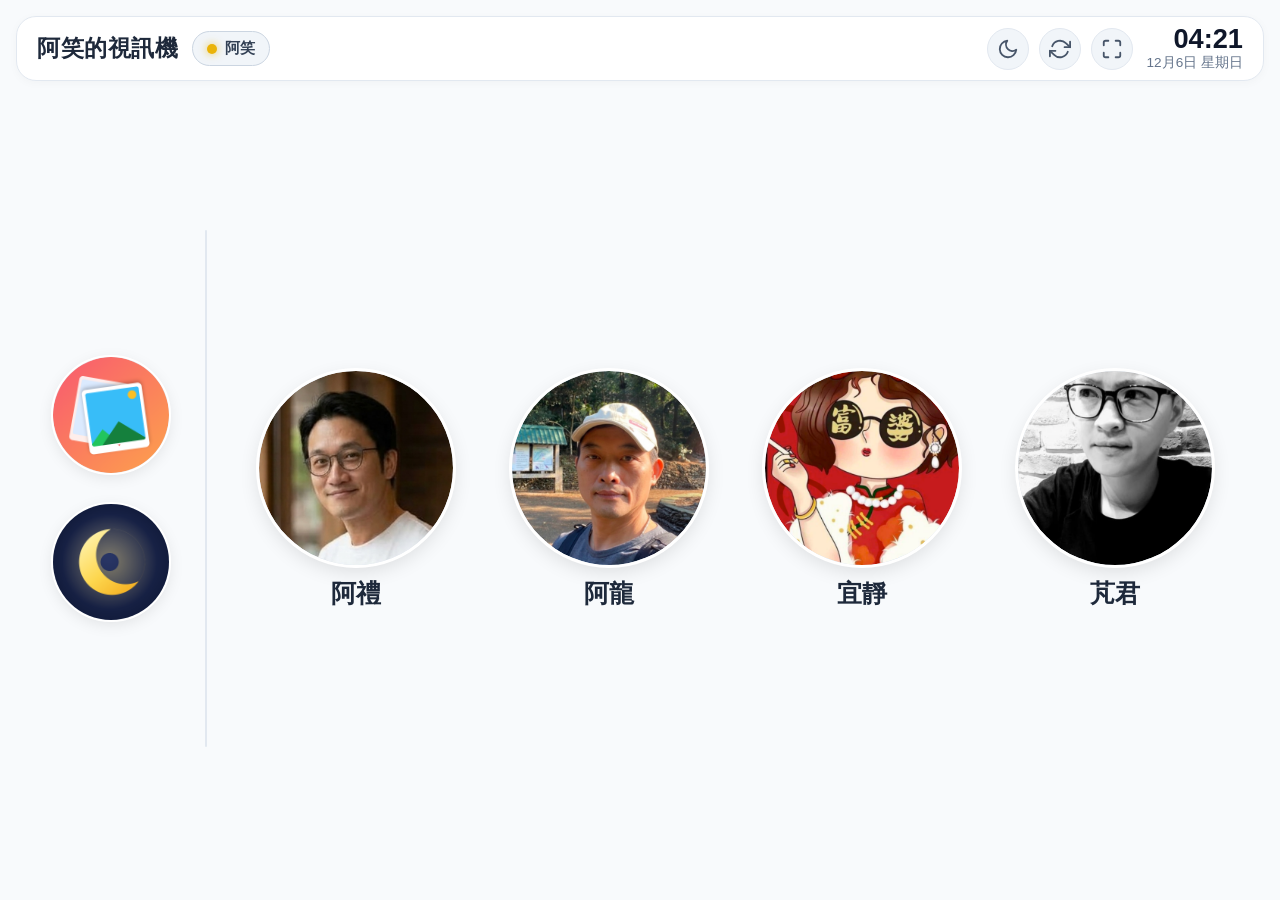
==== commit 5e04648f: "feat(phase-26): require 5 rapid clicks to switch role & remove dropdown arrow (v34)" ====
--- a/index.html
+++ b/index.html
@@ -26,11 +26,10 @@
     <header class="app-header">
       <div class="header-left">
         <h1 id="app-title" class="title">阿笑的視訊機</h1>
-        <!-- 整合連線狀態燈號與身分切換標籤 -->
-        <button id="btn-switch-role" class="btn-role-badge" title="連線正常（點擊切換家庭身分）">
+        <!-- 整合連線狀態燈號與身分標籤（防長輩誤觸：連點 5 下才開啟切換選單） -->
+        <button id="btn-switch-role" class="btn-role-badge" title="連線正常（連續點擊 5 下切換家庭身分）">
           <span id="status-dot" class="status-dot online"></span>
           <span id="current-role-name">阿笑</span>
-          <span class="role-arrow">▾</span>
         </button>
       </div>
 
--- a/style.css
+++ b/style.css
@@ -190,22 +190,22 @@
   align-items: center;
   justify-content: center;
   width: 100%;
-  max-width: 1280px;
+  max-width: 100%;
   height: 100%;
   margin: 0 auto;
   padding: 0 clamp(8px, 1.5vw, 24px);
   box-sizing: border-box;
 }
 
-/* 左欄：生活功能（相簿、微光模式，純圓形封面，不放文字） */
+/* 左欄：生活功能（相簿、微光模式，純圓形封面，不放文字，固定 120px） */
 .utility-col {
   display: flex;
   flex-direction: column;
   align-items: center;
   justify-content: center;
-  gap: clamp(18px, 3.8vh, 36px);
+  gap: clamp(16px, 3vh, 28px);
   flex-shrink: 0;
-  padding: 6px clamp(8px, 1.2vw, 20px);
+  padding: 6px clamp(8px, 1.2vw, 16px);
 }
 
 .utility-card {
@@ -223,19 +223,21 @@
 
 .utility-cover-wrapper {
   position: relative;
-  width: clamp(95px, 17vh, 135px);
-  height: clamp(95px, 17vh, 135px);
+  width: clamp(95px, 16vh, 120px);
+  height: clamp(95px, 16vh, 120px);
+  max-width: 120px;
+  max-height: 120px;
   border-radius: 50%;
   overflow: hidden;
   background: #e2e8f0;
-  box-shadow: 0 6px 20px -3px rgba(0, 0, 0, 0.12);
+  box-shadow: 0 4px 16px -2px rgba(0, 0, 0, 0.1);
   transition: transform 0.15s ease, box-shadow 0.15s ease;
-  border: 2.5px solid #ffffff;
+  border: 2px solid #ffffff;
 }
 
 .utility-cover-wrapper:hover {
-  transform: scale(1.03);
-  box-shadow: 0 8px 24px -2px rgba(0, 0, 0, 0.16);
+  transform: scale(1.04);
+  box-shadow: 0 6px 20px -2px rgba(0, 0, 0, 0.14);
 }
 
 .utility-cover-wrapper:active {
@@ -256,26 +258,52 @@
   height: 65%;
   background: #e2e8f0;
   border-radius: 1px;
-  margin: 0 clamp(10px, 2vw, 26px);
+  margin: 0 clamp(8px, 1.5vw, 24px);
   flex-shrink: 0;
 }
 
-/* 右欄：家人聯絡人清單（阿禮、阿龍、宜靜、芃君） */
+/* 右欄：家人聯絡人清單（支援垂直上下滾動、擴充自動排入新列） */
 .contacts-col {
   flex: 1 1 0%;
+  min-width: 0;
+  height: 100%;
+  max-height: 100%;
   display: grid;
-  grid-template-columns: repeat(4, 1fr);
-  column-gap: clamp(10px, 2vw, 26px);
+  grid-template-columns: repeat(4, minmax(0, 1fr));
+  column-gap: clamp(6px, 1vw, 14px);
+  row-gap: clamp(14px, 2.2vh, 22px);
   align-items: center;
   justify-items: center;
-  width: 100%;
-}
-
-/* 聯絡人卡片（無外匡、無底色、無陰影，極簡純淨） */
+  align-content: safe center;
+  overflow-y: auto;
+  overflow-x: hidden;
+  -webkit-overflow-scrolling: touch;
+  scroll-behavior: smooth;
+  padding: 8px clamp(4px, 0.8vw, 14px);
+  box-sizing: border-box;
+  width: 100%;
+}
+
+/* 自訂美化輕量垂直滾動條 */
+.contacts-col::-webkit-scrollbar {
+  width: 6px;
+}
+.contacts-col::-webkit-scrollbar-track {
+  background: transparent;
+}
+.contacts-col::-webkit-scrollbar-thumb {
+  background: #cbd5e1;
+  border-radius: 999px;
+}
+.contacts-col::-webkit-scrollbar-thumb:hover {
+  background: #94a3b8;
+}
+
+/* 聯絡人卡片（無外框、無底色、無陰影，極簡純淨，支援全卡觸控點選撥號） */
 .contact-card {
   background: transparent;
   border: none;
-  border-radius: 0;
+  border-radius: 20px;
   padding: 4px 2px;
   display: flex;
   flex-direction: column;
@@ -284,34 +312,39 @@
   box-shadow: none;
   outline: none;
   width: 100%;
-  max-width: 250px;
+  max-width: 230px;
   position: relative;
   user-select: none;
   -webkit-user-select: none;
-}
-
-/* 大頭貼容器（頭像大幅加大、立體柔和圓形） */
+  cursor: pointer;
+  -webkit-tap-highlight-color: transparent;
+}
+
+/* 大頭貼容器（頭像直徑鎖定 200px、立體柔和圓形） */
 .contact-avatar-wrapper {
   position: relative;
-  width: clamp(105px, 19vh, 150px);
-  height: clamp(105px, 19vh, 150px);
+  width: clamp(140px, 26vh, 200px);
+  height: clamp(140px, 26vh, 200px);
+  max-width: 200px;
+  max-height: 200px;
+  aspect-ratio: 1 / 1;
   border-radius: 50%;
   overflow: hidden;
-  margin-bottom: 6px;
+  margin-bottom: 8px;
   cursor: pointer;
   background-color: #e2e8f0;
-  border: 2.5px solid #ffffff;
+  border: 3px solid #ffffff;
   box-shadow: 0 6px 20px -3px rgba(0, 0, 0, 0.12);
   transition: transform 0.15s ease, box-shadow 0.15s ease;
 }
 
-.contact-avatar-wrapper:hover {
-  transform: scale(1.03);
+.contact-card:hover .contact-avatar-wrapper {
+  transform: scale(1.04);
   box-shadow: 0 8px 24px -2px rgba(0, 0, 0, 0.16);
 }
 
-.contact-avatar-wrapper:active {
-  transform: scale(0.94);
+.contact-card:active .contact-avatar-wrapper {
+  transform: scale(0.93);
 }
 
 .contact-avatar {
@@ -325,12 +358,18 @@
 
 /* 使用者姓名（加粗、沉穩 Slate-800） */
 .contact-name {
-  font-size: clamp(1.35rem, 2.7vh, 1.85rem);
+  font-size: clamp(1.4rem, 2.8vh, 1.95rem);
   font-weight: 800;
   color: #1e293b;
-  margin-bottom: 8px;
+  margin-top: 2px;
+  margin-bottom: 0;
   text-align: center;
-  line-height: 1.15;
+  line-height: 1.2;
+  transition: color 0.15s ease;
+}
+
+.contact-card:hover .contact-name {
+  color: #2563eb;
 }
 
 /* 功能按鈕橫列（兩顆按鈕中間間隔加大到約 20px） */
@@ -395,14 +434,14 @@
 }
 
 .contacts-grid.single-contact .contact-avatar-wrapper {
-  width: clamp(120px, 24vh, 180px);
-  height: clamp(120px, 24vh, 180px);
-  margin-bottom: 10px;
+  width: clamp(140px, 26vh, 220px);
+  height: clamp(140px, 26vh, 220px);
+  margin-bottom: 12px;
 }
 
 .contacts-grid.single-contact .contact-name {
-  font-size: clamp(1.6rem, 3.5vh, 2.3rem);
-  margin-bottom: 14px;
+  font-size: clamp(1.7rem, 3.8vh, 2.4rem);
+  margin-bottom: 0;
 }
 
 .contacts-grid.single-contact .contact-actions-row {
@@ -784,26 +823,10 @@
   border-radius: 999px;
   font-size: 0.95rem;
   font-weight: 700;
-  cursor: pointer;
+  cursor: default;
   display: inline-flex;
   align-items: center;
   gap: 8px;
-  transition: all 0.2s ease;
-}
-
-.btn-role-badge:hover {
-  background: #e2e8f0;
-}
-
-.btn-role-badge:active {
-  background: #cbd5e1;
-  transform: scale(0.96);
-}
-
-.btn-role-badge .role-arrow {
-  font-size: 0.85rem;
-  color: #64748b;
-  margin-left: 2px;
 }
 
 .status-dot {
@@ -1375,8 +1398,8 @@
     padding: 2px 0;
   }
   .utility-cover-wrapper {
-    width: clamp(75px, 12vh, 95px);
-    height: clamp(75px, 12vh, 95px);
+    width: clamp(90px, 14.5vh, 115px);
+    height: clamp(90px, 14.5vh, 115px);
   }
   .dashboard-divider {
     width: 80%;
@@ -1384,13 +1407,21 @@
     margin: 4px 0;
   }
   .contacts-col {
-    grid-template-columns: repeat(2, 1fr);
-    row-gap: 16px;
-    column-gap: 12px;
+    display: flex;
+    flex-wrap: wrap;
+    justify-content: center;
+    gap: 16px 12px;
+    overflow-x: visible;
+  }
+  .contacts-col .contact-card {
+    width: clamp(140px, 45vw, 175px);
+    max-width: 175px;
+    margin-left: 0 !important;
+    margin-right: 0 !important;
   }
   .contact-avatar-wrapper {
-    width: 95px;
-    height: 95px;
+    width: 114px;
+    height: 114px;
   }
   .contact-name {
     font-size: 1.35rem;
@@ -1423,12 +1454,12 @@
     gap: 16px;
   }
   .utility-cover-wrapper {
-    width: clamp(75px, 16vh, 95px);
-    height: clamp(75px, 16vh, 95px);
+    width: clamp(90px, 19vh, 114px);
+    height: clamp(90px, 19vh, 114px);
   }
   .contact-avatar-wrapper {
-    width: clamp(80px, 18vh, 105px);
-    height: clamp(80px, 18vh, 105px);
+    width: clamp(96px, 21.5vh, 126px);
+    height: clamp(96px, 21.5vh, 126px);
     margin-bottom: 3px;
   }
   .contact-name {
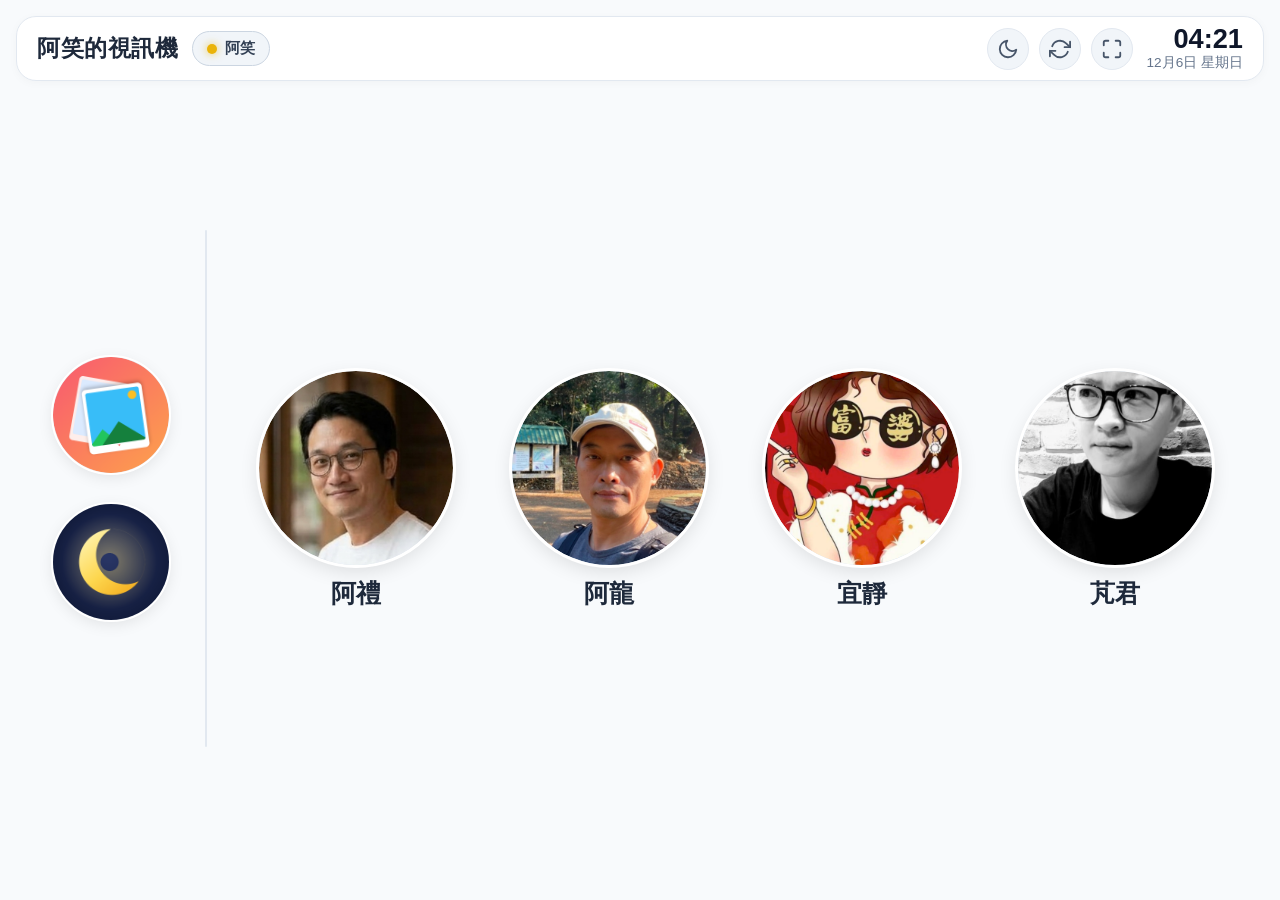
==== commit 82867f4f: "feat(pwa): add one-tap home screen install banner, role-specific manifests, and LINE external browse" ====
--- a/index.html
+++ b/index.html
@@ -6,7 +6,16 @@
   <meta name="theme-color" content="#2563EB">
   <meta name="apple-mobile-web-app-capable" content="yes">
   <meta name="apple-mobile-web-app-status-bar-style" content="black-translucent">
-  <link rel="manifest" href="manifest.json">
+  <script>
+    (function() {
+      var params = new URLSearchParams(window.location.search);
+      var role = params.get("u") || localStorage.getItem("smile_call_current_role");
+      if (role === "xiaojun") role = "pengjun";
+      var juniorRoles = ["ali", "along", "yijing", "pengjun"];
+      var manifestFile = juniorRoles.indexOf(role) !== -1 ? "manifest-" + role + ".json" : "manifest.json";
+      document.write('<link id="dynamic-manifest" rel="manifest" href="' + manifestFile + '">');
+    })();
+  </script>
   <link rel="icon" type="image/png" href="icons/icon-192.png">
   <link rel="apple-touch-icon" href="icons/apple-touch-icon.png">
   <link rel="apple-touch-icon" sizes="180x180" href="icons/apple-touch-icon.png">
@@ -67,7 +76,32 @@
         <!-- 由 JavaScript 動態產生：左欄生活功能、右欄聯絡人 -->
       </div>
     </section>
+
+    <!-- 晚輩端專屬：一鍵安裝到手機桌面浮動橫幅（已安裝或長輩端自動隱藏） -->
+    <div id="pwa-install-banner" class="pwa-install-banner hidden">
+      <button id="btn-install-pwa" class="btn-install-pwa">
+        <span class="install-icon">📲</span>
+        <span id="install-btn-text">點此將「微笑視訊」安裝到手機桌面</span>
+      </button>
+      <button id="btn-dismiss-install" class="btn-dismiss-install" title="暫時隱藏" aria-label="關閉安裝提示">✕</button>
+    </div>
   </main>
+
+  <!-- 晚輩端手機桌面安裝指引 Modal (iOS / Android 自動適配) -->
+  <div id="pwa-install-modal" class="modal hidden">
+    <div class="modal-content" style="max-width: 440px;">
+      <div class="modal-header">
+        <h2>📲 加入手機主畫面捷徑</h2>
+        <button id="btn-close-install-modal" class="btn-close-modal">✕</button>
+      </div>
+      <div class="modal-body" id="pwa-install-guide-body" style="line-height: 1.65; font-size: 1.05rem;">
+        <!-- 由 JavaScript 依 iPhone / Android 動態填入對應教學步驟 -->
+      </div>
+      <div class="modal-footer">
+        <button id="btn-got-it-install" class="btn-primary" style="width: 100%; border-radius: 999px;">我知道了</button>
+      </div>
+    </div>
+  </div>
 
   <!-- 長輩專屬微光待機時鐘遮罩（防烙印防誤觸喚醒遮罩） -->
   <div id="screensaver-overlay" class="screensaver-overlay hidden" aria-hidden="true">
--- a/style.css
+++ b/style.css
@@ -1515,3 +1515,65 @@
     height: 44px;
   }
 }
+
+/* ============================================================
+   晚輩端專屬：一鍵安裝到手機桌面浮動橫幅
+   ============================================================ */
+.pwa-install-banner {
+  display: flex;
+  align-items: center;
+  justify-content: center;
+  gap: 8px;
+  margin: 8px auto 4px;
+  padding: 6px 8px 6px 16px;
+  background: linear-gradient(135deg, #2563eb 0%, #1d4ed8 100%);
+  color: #ffffff;
+  border-radius: 999px;
+  box-shadow: 0 6px 20px rgba(37, 99, 235, 0.35);
+  max-width: 96%;
+  flex-shrink: 0;
+  animation: installBannerPulse 2.4s infinite ease-in-out;
+}
+
+.pwa-install-banner.hidden {
+  display: none !important;
+}
+
+@keyframes installBannerPulse {
+  0%, 100% { transform: translateY(0); }
+  50% { transform: translateY(-2px); }
+}
+
+.btn-install-pwa {
+  background: transparent;
+  border: none;
+  color: #ffffff;
+  font-size: 0.98rem;
+  font-weight: 700;
+  display: inline-flex;
+  align-items: center;
+  gap: 8px;
+  cursor: pointer;
+  padding: 6px 4px;
+  text-align: left;
+}
+
+.install-icon {
+  font-size: 1.25rem;
+}
+
+.btn-dismiss-install {
+  background: rgba(255, 255, 255, 0.2);
+  border: none;
+  color: #ffffff;
+  width: 28px;
+  height: 28px;
+  border-radius: 50%;
+  font-size: 0.85rem;
+  cursor: pointer;
+  display: inline-flex;
+  align-items: center;
+  justify-content: center;
+  flex-shrink: 0;
+}
+
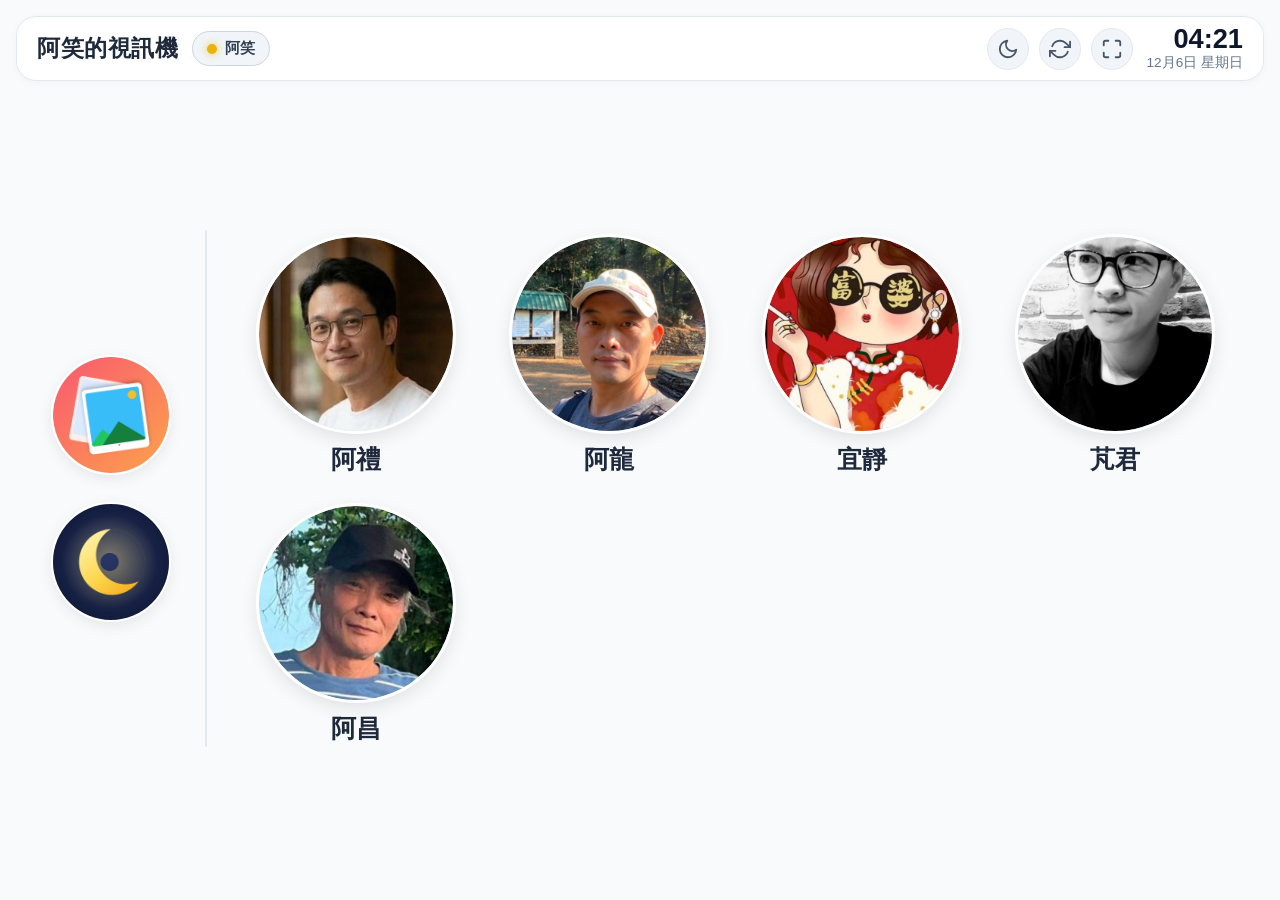
==== commit 117037f7: "feat(member): add new family member Achang with full-bleed 512x512 avatar and role manifest (v36)" ====
--- a/index.html
+++ b/index.html
@@ -11,7 +11,7 @@
       var params = new URLSearchParams(window.location.search);
       var role = params.get("u") || localStorage.getItem("smile_call_current_role");
       if (role === "xiaojun") role = "pengjun";
-      var juniorRoles = ["ali", "along", "yijing", "pengjun"];
+      var juniorRoles = ["ali", "along", "yijing", "pengjun", "achang"];
       var manifestFile = juniorRoles.indexOf(role) !== -1 ? "manifest-" + role + ".json" : "manifest.json";
       document.write('<link id="dynamic-manifest" rel="manifest" href="' + manifestFile + '">');
     })();
@@ -155,7 +155,7 @@
             <span class="role-icon">👵</span>
             <div class="role-text">
               <strong>阿笑（長輩平板）</strong>
-              <small>撥打給 阿禮、阿龍、宜靜、芃君（支援自動接聽）</small>
+              <small>撥打給 阿禮、阿龍、宜靜、芃君、阿昌（支援自動接聽）</small>
             </div>
           </button>
           <button class="role-select-btn" data-role="ali">
@@ -184,6 +184,13 @@
             <div class="role-text">
               <strong>芃君</strong>
               <small>一鍵直通【阿笑奶奶】</small>
+            </div>
+          </button>
+          <button class="role-select-btn" data-role="achang">
+            <span class="role-icon">🧢</span>
+            <div class="role-text">
+              <strong>阿昌</strong>
+              <small>一鍵直通【阿笑媽媽】</small>
             </div>
           </button>
         </div>
@@ -303,10 +310,16 @@
             <button class="btn-secondary btn-test-single" data-target="pengjun" style="margin-top: 6px;">🔔 測試芃君通知</button>
           </div>
 
+          <div class="form-group" style="margin-top: 16px;">
+            <label>🧢 阿昌的通知網址（Discord 或 LINE GAS）：</label>
+            <input type="url" id="cfg-webhook-achang" class="form-control" placeholder="https://discord.com/... 或 https://script.google.com/...">
+            <button class="btn-secondary btn-test-single" data-target="achang" style="margin-top: 6px;">🔔 測試阿昌通知</button>
+          </div>
+
           <div class="notice-box" style="margin-top: 20px; padding: 12px; background: #f0fdf4; border: 1px solid #bbf7d0; border-radius: 8px;">
-            <strong style="color: #166534;">✅ 已全面啟用 LINE 家庭群組通知</strong>
+            <strong style="color: #166534;">✅ 已全面啟用 LINE 一對一精準通知</strong>
             <p style="font-size: 0.9rem; color: #166534; margin-top: 4px;">
-              全體晚輩統一採用 Google Apps Script 中繼站發送！長輩呼叫任一位家人，都會由「阿笑的視訊機」即時推播至家庭 LINE 群組。
+              全體晚輩統一採用 Google Apps Script 中繼站發送！長輩呼叫任一位家人，都會由「阿笑的視訊機」即時一對一私訊推播。
             </p>
           </div>
         </div>
@@ -334,6 +347,10 @@
             <div class="url-share-item">
               <strong>👧 芃君的手機：</strong>
               <code>https://78vince.github.io/smile-video-call/?u=pengjun</code>
+            </div>
+            <div class="url-share-item">
+              <strong>🧢 阿昌的手機：</strong>
+              <code>https://78vince.github.io/smile-video-call/?u=achang</code>
             </div>
           </div>
         </div>
